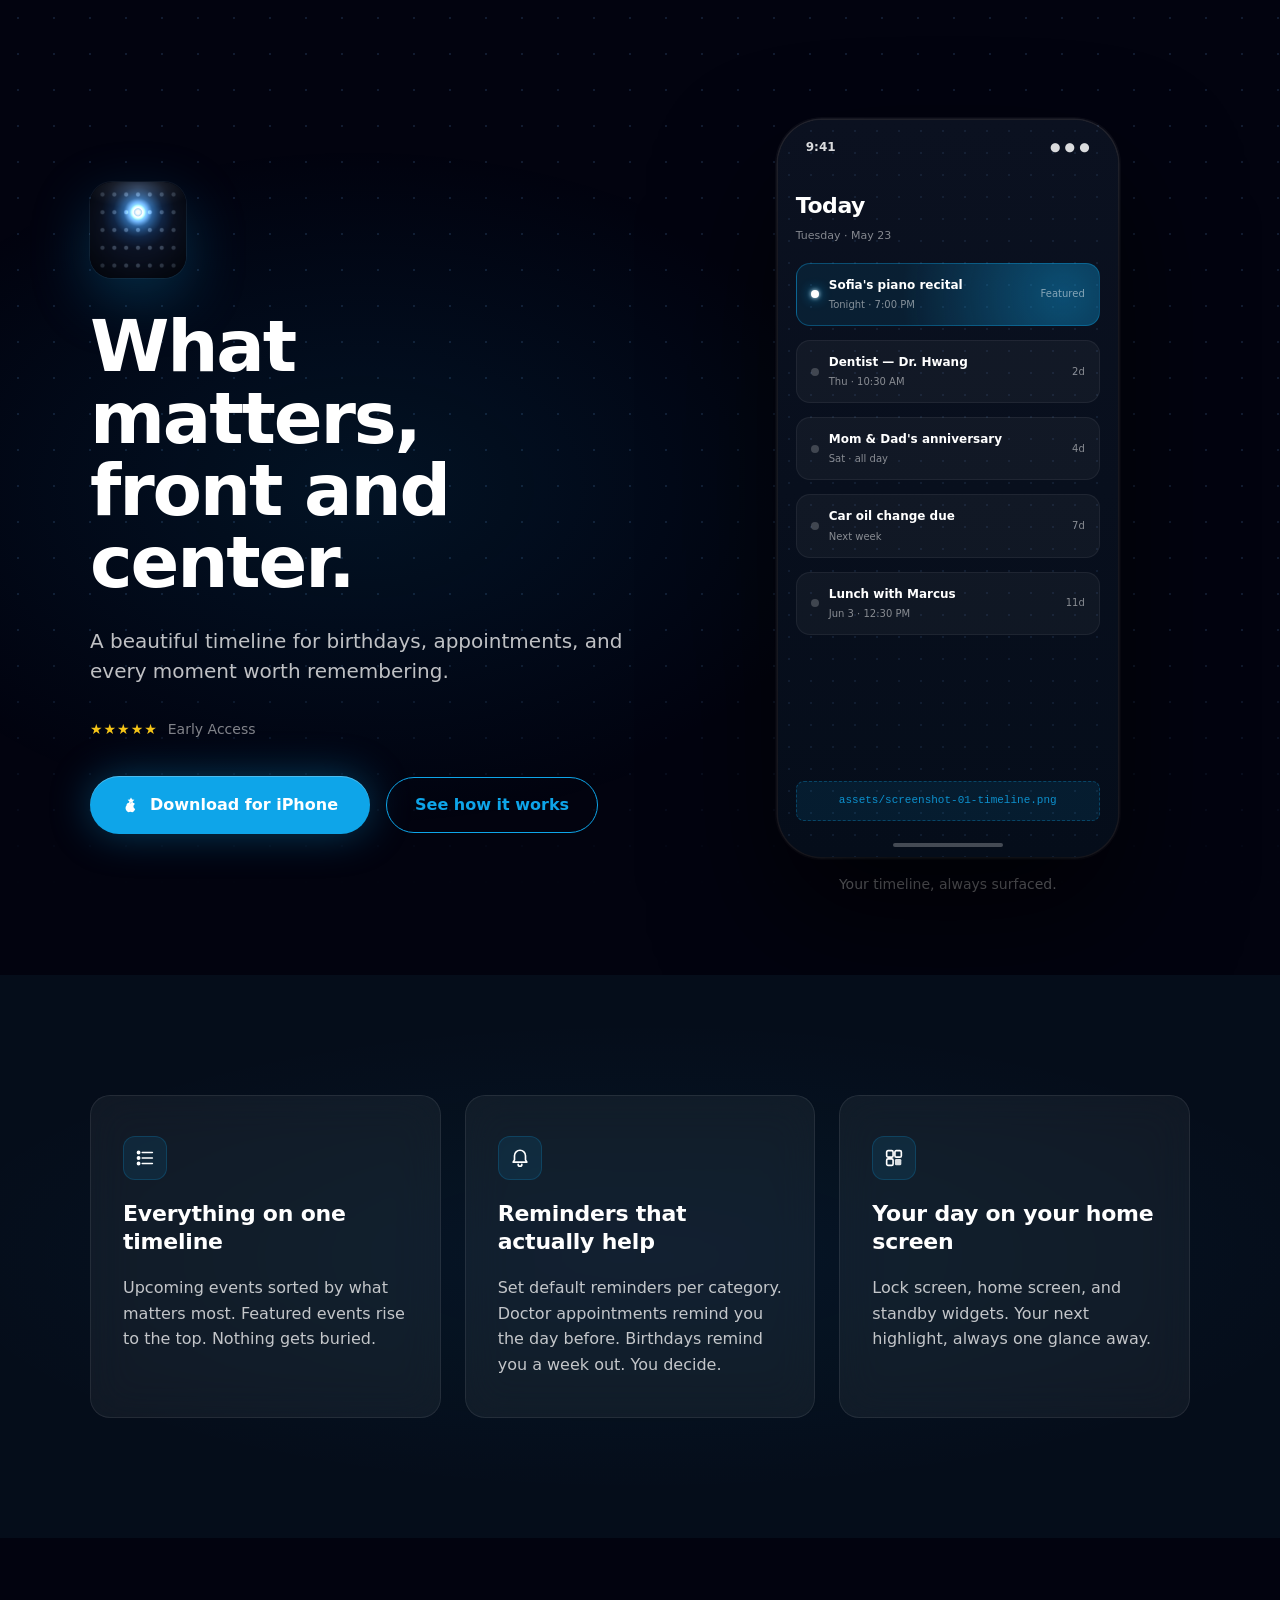
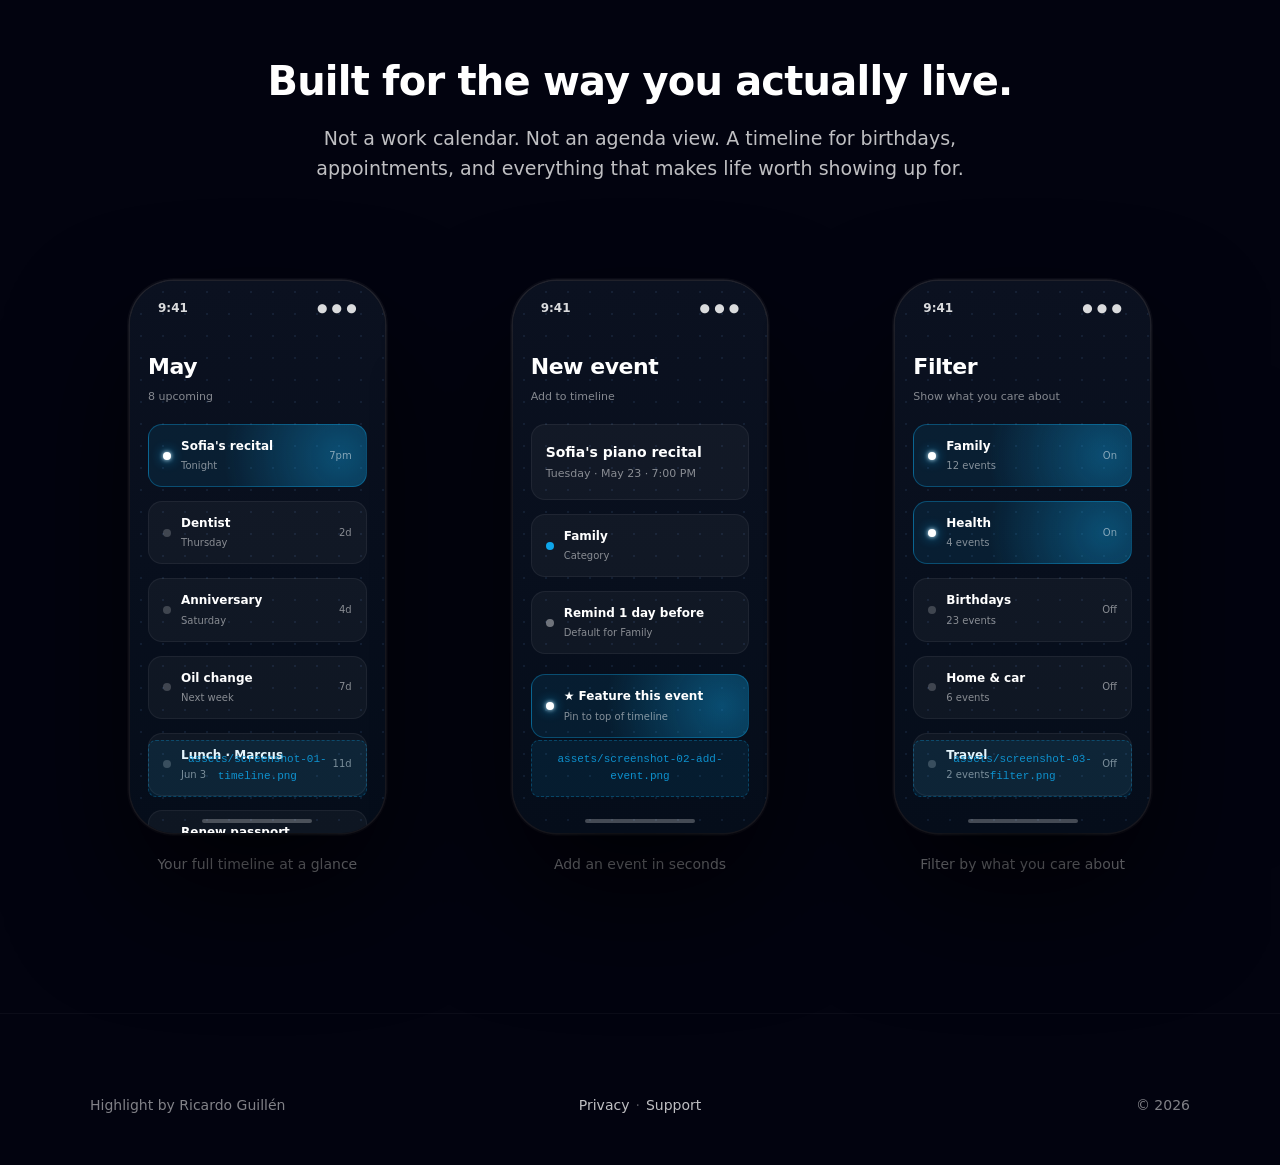
==== index.html @ 15cfd0a2 "feat: initial Highlight web presence — landing, privacy, support pages" ====
<!DOCTYPE html>
<html lang="en">
<head>
<meta charset="UTF-8">
<meta name="viewport" content="width=device-width, initial-scale=1.0">
<title>Highlight — What matters, front and center.</title>
<meta name="description" content="A beautiful timeline for birthdays, appointments, and every moment worth remembering. Highlight is the personal life event organizer for iPhone.">
<meta name="theme-color" content="#02030F">
<link rel="icon" type="image/png" href="assets/icon.png">
<link rel="stylesheet" href="styles.css">
</head>
<body class="page">

  <!-- ============ HERO ============ -->
  <header class="hero" data-screen-label="01 Hero">
    <div class="hero-inner">

      <div class="hero-text">
        <img class="hero-icon" src="assets/icon.png" alt="Highlight app icon">
        <h1>What matters,<br>front and center.</h1>
        <p class="hero-descriptor">A beautiful timeline for birthdays, appointments, and every moment worth remembering.</p>
        <p class="social-proof">
          <span class="stars" aria-hidden="true">★★★★★</span>
          <span>Early Access</span>
        </p>
        <div class="cta-row">
          <a class="btn-primary" href="#" aria-label="Download Highlight on the App Store">
            <svg width="18" height="18" viewBox="0 0 24 24" fill="currentColor" aria-hidden="true">
              <path d="M12 2 L13.5 4.5 L16.5 5 L14.2 7.2 L14.8 10.2 L12 8.8 L9.2 10.2 L9.8 7.2 L7.5 5 L10.5 4.5 Z M6 12.5c0-2.2 1.6-3.4 3.1-3.4 1 0 1.7.5 2.4.5.6 0 1.4-.6 2.5-.5 1 0 2.5.4 3.3 1.7-2.9 1.6-2.5 5.4.3 6.4-.4 1-1 2.2-1.8 3-.7.8-1.5 1.4-2.3 1.4s-1.4-.5-2.4-.5c-1 0-1.6.5-2.4.5-.9 0-1.7-.7-2.4-1.6C4.5 17.5 4 14.6 6 12.5z"/>
            </svg>
            Download for iPhone
          </a>
          <a class="btn-secondary" href="#features">See how it works</a>
        </div>
      </div>

      <div class="device-col">
        <div class="device-frame fade-in">
          <!-- Placeholder until assets/screenshot-01-timeline.png is dropped in -->
          <div class="shot-placeholder" aria-hidden="true">
            <div class="status-bar">
              <span>9:41</span>
              <span>● ● ●</span>
            </div>
            <div class="preview-content">
              <div class="preview-header">
                <span class="h-title">Today</span>
                <span class="h-sub">Tuesday · May 23</span>
              </div>
              <div class="preview-card featured">
                <span class="dot"></span>
                <div class="text">
                  <span class="t1">Sofia's piano recital</span>
                  <span class="t2">Tonight · 7:00 PM</span>
                </div>
                <span class="meta">Featured</span>
              </div>
              <div class="preview-card">
                <span class="dot"></span>
                <div class="text">
                  <span class="t1">Dentist — Dr. Hwang</span>
                  <span class="t2">Thu · 10:30 AM</span>
                </div>
                <span class="meta">2d</span>
              </div>
              <div class="preview-card">
                <span class="dot"></span>
                <div class="text">
                  <span class="t1">Mom &amp; Dad's anniversary</span>
                  <span class="t2">Sat · all day</span>
                </div>
                <span class="meta">4d</span>
              </div>
              <div class="preview-card">
                <span class="dot"></span>
                <div class="text">
                  <span class="t1">Car oil change due</span>
                  <span class="t2">Next week</span>
                </div>
                <span class="meta">7d</span>
              </div>
              <div class="preview-card">
                <span class="dot"></span>
                <div class="text">
                  <span class="t1">Lunch with Marcus</span>
                  <span class="t2">Jun 3 · 12:30 PM</span>
                </div>
                <span class="meta">11d</span>
              </div>
            </div>
            <span class="label">assets/screenshot-01-timeline.png</span>
          </div>
        </div>
        <p class="device-caption">Your timeline, always surfaced.</p>
      </div>

    </div>
  </header>

  <!-- ============ FEATURES ============ -->
  <section class="features" id="features" data-screen-label="02 Features">
    <div class="features-grid">

      <article class="feature-card">
        <div class="feature-icon" aria-hidden="true">
          <svg width="22" height="22" viewBox="0 0 24 24" fill="none" stroke="currentColor" stroke-width="1.8" stroke-linecap="round" stroke-linejoin="round">
            <circle cx="5" cy="6" r="1.2" fill="currentColor"></circle>
            <line x1="9" y1="6" x2="20" y2="6"></line>
            <circle cx="5" cy="12" r="1.2" fill="currentColor"></circle>
            <line x1="9" y1="12" x2="20" y2="12"></line>
            <circle cx="5" cy="18" r="1.2" fill="currentColor"></circle>
            <line x1="9" y1="18" x2="20" y2="18"></line>
          </svg>
        </div>
        <h3>Everything on one timeline</h3>
        <p>Upcoming events sorted by what matters most. Featured events rise to the top. Nothing gets buried.</p>
      </article>

      <article class="feature-card">
        <div class="feature-icon" aria-hidden="true">
          <svg width="22" height="22" viewBox="0 0 24 24" fill="none" stroke="currentColor" stroke-width="1.8" stroke-linecap="round" stroke-linejoin="round">
            <path d="M6 9.5a6 6 0 0 1 12 0V14l1.5 2.5H4.5L6 14V9.5z"></path>
            <path d="M10 19a2 2 0 0 0 4 0"></path>
          </svg>
        </div>
        <h3>Reminders that actually help</h3>
        <p>Set default reminders per category. Doctor appointments remind you the day before. Birthdays remind you a week out. You decide.</p>
      </article>

      <article class="feature-card">
        <div class="feature-icon" aria-hidden="true">
          <svg width="22" height="22" viewBox="0 0 24 24" fill="none" stroke="currentColor" stroke-width="1.8" stroke-linecap="round" stroke-linejoin="round">
            <rect x="4" y="4" width="7" height="7" rx="1.5"></rect>
            <rect x="13" y="4" width="7" height="7" rx="1.5"></rect>
            <rect x="4" y="13" width="7" height="7" rx="1.5"></rect>
            <rect x="13" y="13" width="7" height="7" rx="1.5" fill="currentColor" stroke="none" opacity="0.85"></rect>
          </svg>
        </div>
        <h3>Your day on your home screen</h3>
        <p>Lock screen, home screen, and standby widgets. Your next highlight, always one glance away.</p>
      </article>

    </div>
  </section>

  <!-- ============ SHOWCASE ============ -->
  <section class="showcase" data-screen-label="03 Showcase">
    <div class="showcase-head">
      <h2>Built for the way you actually live.</h2>
      <p>Not a work calendar. Not an agenda view. A timeline for birthdays, appointments, and everything that makes life worth showing up for.</p>
    </div>

    <div class="showcase-grid">

      <figure class="showcase-item">
        <div class="device-frame fade-in">
          <div class="shot-placeholder" aria-hidden="true">
            <div class="status-bar"><span>9:41</span><span>● ● ●</span></div>
            <div class="preview-content">
              <div class="preview-header"><span class="h-title">May</span><span class="h-sub">8 upcoming</span></div>
              <div class="preview-card featured"><span class="dot"></span><div class="text"><span class="t1">Sofia's recital</span><span class="t2">Tonight</span></div><span class="meta">7pm</span></div>
              <div class="preview-card"><span class="dot"></span><div class="text"><span class="t1">Dentist</span><span class="t2">Thursday</span></div><span class="meta">2d</span></div>
              <div class="preview-card"><span class="dot"></span><div class="text"><span class="t1">Anniversary</span><span class="t2">Saturday</span></div><span class="meta">4d</span></div>
              <div class="preview-card"><span class="dot"></span><div class="text"><span class="t1">Oil change</span><span class="t2">Next week</span></div><span class="meta">7d</span></div>
              <div class="preview-card"><span class="dot"></span><div class="text"><span class="t1">Lunch · Marcus</span><span class="t2">Jun 3</span></div><span class="meta">11d</span></div>
              <div class="preview-card"><span class="dot"></span><div class="text"><span class="t1">Renew passport</span><span class="t2">Jun 18</span></div><span class="meta">26d</span></div>
            </div>
            <span class="label">assets/screenshot-01-timeline.png</span>
          </div>
        </div>
        <figcaption class="device-caption">Your full timeline at a glance</figcaption>
      </figure>

      <figure class="showcase-item">
        <div class="device-frame fade-in">
          <div class="shot-placeholder" aria-hidden="true">
            <div class="status-bar"><span>9:41</span><span>● ● ●</span></div>
            <div class="preview-content">
              <div class="preview-header"><span class="h-title">New event</span><span class="h-sub">Add to timeline</span></div>
              <div class="preview-card" style="padding: 16px 14px;">
                <div class="text">
                  <span class="t1" style="font-size:14px;">Sofia's piano recital</span>
                  <span class="t2" style="font-size:11px;">Tuesday · May 23 · 7:00 PM</span>
                </div>
              </div>
              <div class="preview-card"><span class="dot" style="background: #0EA5E9;"></span><div class="text"><span class="t1">Family</span><span class="t2">Category</span></div></div>
              <div class="preview-card"><span class="dot" style="background: rgba(255,255,255,0.4);"></span><div class="text"><span class="t1">Remind 1 day before</span><span class="t2">Default for Family</span></div></div>
              <div class="preview-card featured" style="margin-top: 6px;"><span class="dot"></span><div class="text"><span class="t1">★ Feature this event</span><span class="t2">Pin to top of timeline</span></div></div>
            </div>
            <span class="label">assets/screenshot-02-add-event.png</span>
          </div>
        </div>
        <figcaption class="device-caption">Add an event in seconds</figcaption>
      </figure>

      <figure class="showcase-item">
        <div class="device-frame fade-in">
          <div class="shot-placeholder" aria-hidden="true">
            <div class="status-bar"><span>9:41</span><span>● ● ●</span></div>
            <div class="preview-content">
              <div class="preview-header"><span class="h-title">Filter</span><span class="h-sub">Show what you care about</span></div>
              <div class="preview-card featured"><span class="dot"></span><div class="text"><span class="t1">Family</span><span class="t2">12 events</span></div><span class="meta">On</span></div>
              <div class="preview-card featured"><span class="dot"></span><div class="text"><span class="t1">Health</span><span class="t2">4 events</span></div><span class="meta">On</span></div>
              <div class="preview-card"><span class="dot"></span><div class="text"><span class="t1">Birthdays</span><span class="t2">23 events</span></div><span class="meta">Off</span></div>
              <div class="preview-card"><span class="dot"></span><div class="text"><span class="t1">Home &amp; car</span><span class="t2">6 events</span></div><span class="meta">Off</span></div>
              <div class="preview-card"><span class="dot"></span><div class="text"><span class="t1">Travel</span><span class="t2">2 events</span></div><span class="meta">Off</span></div>
            </div>
            <span class="label">assets/screenshot-03-filter.png</span>
          </div>
        </div>
        <figcaption class="device-caption">Filter by what you care about</figcaption>
      </figure>

    </div>
  </section>

  <!-- ============ FOOTER ============ -->
  <footer class="footer" data-screen-label="04 Footer">
    <div class="footer-inner">
      <span class="left">Highlight by Ricardo Guillén</span>
      <span class="center">
        <a href="privacy.html">Privacy</a>
        <span class="sep">·</span>
        <a href="support.html">Support</a>
      </span>
      <span class="right">© 2026</span>
    </div>
  </footer>

  <script defer>
    // Fade-in on scroll for screenshots
    document.addEventListener('DOMContentLoaded', () => {
      if (!('IntersectionObserver' in window)) {
        document.querySelectorAll('.fade-in').forEach(el => el.classList.add('visible'));
        return;
      }
      const observer = new IntersectionObserver((entries) => {
        entries.forEach(entry => {
          if (entry.isIntersecting) {
            entry.target.classList.add('visible');
            observer.unobserve(entry.target);
          }
        });
      }, { threshold: 0.15 });
      document.querySelectorAll('.fade-in').forEach(el => observer.observe(el));
    });
  </script>

</body>
</html>
---- styles.css ----
/* Highlight — shared styles */

:root {
  --color-bg:           #02030F;
  --color-bg-alt:       #050D1A;
  --color-accent:       #007ACC;
  --color-glow:         #0EA5E9;
  --color-glow-bright:  #FFFFFF;
  --color-text:         #FFFFFF;
  --color-text-2:       rgba(255, 255, 255, 0.75);
  --color-text-3:       rgba(255, 255, 255, 0.50);
  --color-dot-grid:     rgba(92, 140, 200, 0.18);
  --color-glass-fill:   rgba(255, 255, 255, 0.05);
  --color-glass-border: rgba(255, 255, 255, 0.08);
  --color-star:         #F5C518;

  --max-w: 1100px;
  --pad-x: 32px;
  --pad-y: 120px;
}

* {
  box-sizing: border-box;
}

html, body {
  margin: 0;
  padding: 0;
  background: var(--color-bg);
  color: var(--color-text);
  font-family: -apple-system, "SF Pro Display", "SF Pro Text", system-ui, -apple-system, BlinkMacSystemFont, "Segoe UI", sans-serif;
  font-size: 18px;
  line-height: 1.6;
  -webkit-font-smoothing: antialiased;
  -moz-osx-font-smoothing: grayscale;
  text-rendering: optimizeLegibility;
}

body {
  overflow-x: hidden;
}

a {
  color: var(--color-glow);
  text-decoration: none;
  transition: color 160ms ease;
}

a:hover {
  color: #5ec3f7;
}

a:focus-visible,
button:focus-visible {
  outline: 2px solid var(--color-glow);
  outline-offset: 4px;
  border-radius: 4px;
}

img {
  max-width: 100%;
  display: block;
}

.container {
  max-width: var(--max-w);
  margin: 0 auto;
  padding: 0 var(--pad-x);
}

/* ============ Page background — dot grid ============ */
.page {
  position: relative;
  isolation: isolate;
}

.page::before {
  content: "";
  position: fixed;
  inset: 0;
  background-image: radial-gradient(circle, var(--color-dot-grid) 1px, transparent 1px);
  background-size: 36px 36px;
  background-position: 0 0;
  pointer-events: none;
  z-index: -2;
  mask-image: linear-gradient(to bottom, black 0%, black 70%, transparent 100%);
  -webkit-mask-image: linear-gradient(to bottom, black 0%, black 70%, transparent 100%);
}

/* ============ Hero ============ */
.hero {
  position: relative;
  min-height: 100vh;
  padding: 120px var(--pad-x) 80px;
  display: flex;
  align-items: center;
  overflow: hidden;
}

.hero::before {
  content: "";
  position: absolute;
  inset: 0;
  background: radial-gradient(ellipse 60% 50% at 28% 50%, rgba(14, 165, 233, 0.10) 0%, transparent 70%);
  pointer-events: none;
  z-index: -1;
}

.hero-inner {
  max-width: var(--max-w);
  margin: 0 auto;
  width: 100%;
  display: grid;
  grid-template-columns: 1.05fr 0.95fr;
  gap: 80px;
  align-items: center;
}

.hero-icon {
  width: 96px;
  height: 96px;
  border-radius: 22px;
  margin-bottom: 32px;
  box-shadow:
    0 20px 60px rgba(14, 165, 233, 0.25),
    0 0 0 1px rgba(255, 255, 255, 0.06);
}

.hero h1 {
  font-size: 72px;
  font-weight: 700;
  line-height: 1.0;
  letter-spacing: -0.03em;
  margin: 0 0 28px;
  color: var(--color-text);
}

.hero-descriptor {
  font-size: 20px;
  line-height: 1.5;
  color: var(--color-text-2);
  max-width: 32em;
  margin: 0 0 32px;
}

.social-proof {
  font-size: 14px;
  color: var(--color-text-3);
  margin: 0 0 36px;
  display: flex;
  align-items: center;
  gap: 10px;
}

.social-proof .stars {
  color: var(--color-star);
  letter-spacing: 1px;
}

.cta-row {
  display: flex;
  gap: 16px;
  flex-wrap: wrap;
  align-items: center;
}

.btn-primary {
  display: inline-flex;
  align-items: center;
  gap: 10px;
  background: var(--color-glow);
  color: white;
  border: none;
  font: inherit;
  font-weight: 600;
  font-size: 16px;
  padding: 16px 32px;
  border-radius: 50px;
  cursor: pointer;
  box-shadow:
    0 0 40px rgba(14, 165, 233, 0.35),
    inset 0 1px 0 rgba(255, 255, 255, 0.25);
  transition: transform 200ms cubic-bezier(0.34, 1.56, 0.64, 1), box-shadow 200ms ease;
}

.btn-primary:hover {
  transform: translateY(-2px);
  color: white;
  box-shadow:
    0 0 60px rgba(14, 165, 233, 0.55),
    inset 0 1px 0 rgba(255, 255, 255, 0.25);
}

.btn-secondary {
  display: inline-flex;
  align-items: center;
  gap: 10px;
  background: transparent;
  color: var(--color-glow);
  border: 1px solid var(--color-glow);
  font: inherit;
  font-weight: 600;
  font-size: 16px;
  padding: 14px 28px;
  border-radius: 50px;
  cursor: pointer;
  transition: background 160ms ease, color 160ms ease;
}

.btn-secondary:hover {
  background: rgba(14, 165, 233, 0.10);
  color: #5ec3f7;
}

/* ============ Device frame ============ */
.device-col {
  display: flex;
  flex-direction: column;
  align-items: center;
  gap: 16px;
}

.device-frame {
  position: relative;
  width: 100%;
  max-width: 340px;
  aspect-ratio: 9 / 19.5;
  border-radius: 44px;
  background: var(--color-bg-alt);
  box-shadow:
    0 60px 120px rgba(0, 0, 0, 0.7),
    0 0 0 1.5px rgba(255, 255, 255, 0.10),
    0 0 0 3px rgba(255, 255, 255, 0.04);
  overflow: hidden;
}

.device-frame img {
  width: 100%;
  height: 100%;
  object-fit: cover;
}

/* Home indicator */
.device-frame::after {
  content: "";
  position: absolute;
  bottom: 10px;
  left: 50%;
  transform: translateX(-50%);
  width: 110px;
  height: 4px;
  border-radius: 2px;
  background: rgba(255, 255, 255, 0.25);
  z-index: 5;
}

.device-caption {
  font-size: 14px;
  color: var(--color-text-3);
  text-align: center;
  margin: 0;
}

/* Screenshot placeholder */
.shot-placeholder {
  width: 100%;
  height: 100%;
  background:
    linear-gradient(180deg, #0B1120 0%, #050D1A 100%);
  display: flex;
  flex-direction: column;
  align-items: stretch;
  justify-content: flex-start;
  padding: 56px 18px 32px;
  position: relative;
  overflow: hidden;
}

.shot-placeholder::before {
  content: "";
  position: absolute;
  inset: 0;
  background-image: radial-gradient(circle, rgba(92, 140, 200, 0.12) 1px, transparent 1px);
  background-size: 22px 22px;
}

.shot-placeholder .status-bar {
  position: absolute;
  top: 18px;
  left: 28px;
  right: 28px;
  display: flex;
  justify-content: space-between;
  font-size: 12px;
  font-weight: 600;
  color: rgba(255, 255, 255, 0.85);
  z-index: 2;
}

.shot-placeholder .label {
  position: absolute;
  bottom: 36px;
  left: 18px;
  right: 18px;
  text-align: center;
  font-family: ui-monospace, "SF Mono", Menlo, monospace;
  font-size: 11px;
  color: rgba(14, 165, 233, 0.85);
  background: rgba(14, 165, 233, 0.10);
  border: 1px dashed rgba(14, 165, 233, 0.30);
  padding: 10px 12px;
  border-radius: 8px;
  z-index: 2;
}

.shot-placeholder .preview-content {
  position: relative;
  z-index: 1;
  display: flex;
  flex-direction: column;
  gap: 14px;
  margin-top: 12px;
}

.preview-header {
  display: flex;
  flex-direction: column;
  gap: 4px;
  margin-bottom: 4px;
}

.preview-header .h-title {
  font-size: 22px;
  font-weight: 700;
  letter-spacing: -0.02em;
}

.preview-header .h-sub {
  font-size: 11px;
  color: var(--color-text-3);
}

.preview-card {
  position: relative;
  background: rgba(255, 255, 255, 0.04);
  border: 1px solid rgba(255, 255, 255, 0.06);
  border-radius: 14px;
  padding: 12px 14px;
  display: flex;
  align-items: center;
  gap: 10px;
}

.preview-card.featured {
  background:
    radial-gradient(circle at 88% 50%, rgba(14, 165, 233, 0.35) 0%, transparent 60%),
    rgba(14, 165, 233, 0.10);
  border-color: rgba(14, 165, 233, 0.35);
}

.preview-card .dot {
  width: 8px;
  height: 8px;
  border-radius: 50%;
  background: rgba(255, 255, 255, 0.20);
  flex-shrink: 0;
}

.preview-card.featured .dot {
  background: #fff;
  box-shadow: 0 0 12px #0EA5E9, 0 0 4px #fff;
}

.preview-card .text {
  flex: 1;
  display: flex;
  flex-direction: column;
  gap: 2px;
  min-width: 0;
}

.preview-card .text .t1 {
  font-size: 12px;
  font-weight: 600;
  color: var(--color-text);
  white-space: nowrap;
  overflow: hidden;
  text-overflow: ellipsis;
}

.preview-card .text .t2 {
  font-size: 10px;
  color: var(--color-text-3);
}

.preview-card .meta {
  font-size: 10px;
  color: var(--color-text-3);
  flex-shrink: 0;
}

/* ============ Features section ============ */
.features {
  position: relative;
  padding: var(--pad-y) var(--pad-x);
  background:
    radial-gradient(ellipse 80% 60% at 50% 50%, rgba(14, 165, 233, 0.06) 0%, transparent 70%),
    var(--color-bg-alt);
}

.features-grid {
  max-width: var(--max-w);
  margin: 0 auto;
  display: grid;
  grid-template-columns: repeat(3, 1fr);
  gap: 24px;
}

.feature-card {
  background: var(--color-glass-fill);
  border: 1px solid var(--color-glass-border);
  backdrop-filter: blur(20px);
  -webkit-backdrop-filter: blur(20px);
  border-radius: 20px;
  padding: 40px 32px;
  display: flex;
  flex-direction: column;
  gap: 20px;
}

.feature-icon {
  width: 44px;
  height: 44px;
  display: flex;
  align-items: center;
  justify-content: center;
  border-radius: 12px;
  background: rgba(14, 165, 233, 0.10);
  border: 1px solid rgba(14, 165, 233, 0.20);
  color: var(--color-text);
}

.feature-card h3 {
  font-size: 22px;
  font-weight: 600;
  line-height: 1.25;
  letter-spacing: -0.01em;
  margin: 0;
}

.feature-card p {
  font-size: 16px;
  line-height: 1.6;
  color: var(--color-text-2);
  margin: 0;
}

/* ============ Showcase ============ */
.showcase {
  padding: var(--pad-y) var(--pad-x);
}

.showcase-head {
  max-width: var(--max-w);
  margin: 0 auto 80px;
  text-align: center;
}

.showcase-head h2,
.section-title {
  font-size: 40px;
  font-weight: 600;
  line-height: 1.15;
  letter-spacing: -0.02em;
  margin: 0 0 20px;
  color: var(--color-text);
}

.showcase-head p,
.section-sub {
  font-size: 19px;
  color: var(--color-text-2);
  max-width: 36em;
  margin: 0 auto;
  line-height: 1.55;
}

.showcase-grid {
  max-width: var(--max-w);
  margin: 0 auto;
  display: grid;
  grid-template-columns: repeat(3, 1fr);
  gap: 48px;
  align-items: start;
}

.showcase-item {
  display: flex;
  flex-direction: column;
  align-items: center;
  gap: 20px;
}

.showcase-item .device-frame {
  max-width: 260px;
}

/* ============ Footer ============ */
.footer {
  padding: 80px var(--pad-x) 48px;
  border-top: 1px solid rgba(255, 255, 255, 0.04);
}

.footer-inner {
  max-width: var(--max-w);
  margin: 0 auto;
  display: grid;
  grid-template-columns: 1fr auto 1fr;
  align-items: center;
  gap: 16px;
  font-size: 14px;
  color: var(--color-text-3);
}

.footer-inner .left { justify-self: start; }
.footer-inner .center { justify-self: center; display: flex; gap: 6px; align-items: center; }
.footer-inner .right { justify-self: end; }

.footer-inner .center a {
  color: var(--color-text-2);
}

.footer-inner .center .sep {
  color: var(--color-text-3);
  opacity: 0.6;
}

/* ============ Document pages (privacy/support) ============ */
.doc {
  padding: 140px var(--pad-x) 100px;
  max-width: 680px;
  margin: 0 auto;
}

.doc .eyebrow {
  font-family: ui-monospace, "SF Mono", Menlo, monospace;
  font-size: 12px;
  text-transform: uppercase;
  letter-spacing: 0.12em;
  color: var(--color-text-3);
  margin: 0 0 16px;
}

.doc h1 {
  font-size: 48px;
  font-weight: 700;
  line-height: 1.05;
  letter-spacing: -0.03em;
  margin: 0 0 12px;
}

.doc .updated {
  font-size: 14px;
  color: var(--color-text-3);
  margin: 0 0 48px;
}

.doc p {
  font-size: 18px;
  line-height: 1.7;
  color: var(--color-text-2);
  margin: 0 0 24px;
}

.doc hr {
  border: none;
  height: 1px;
  background: rgba(255, 255, 255, 0.06);
  margin: 56px 0;
}

.doc .doc-cta {
  margin: 32px 0;
}

/* ============ Animations ============ */
.fade-in {
  opacity: 0;
  transform: translateY(24px);
  transition: opacity 0.7s ease, transform 0.7s ease;
}

.fade-in.visible {
  opacity: 1;
  transform: translateY(0);
}

@media (prefers-reduced-motion: reduce) {
  .fade-in, .fade-in.visible {
    transition: none;
    opacity: 1;
    transform: none;
  }
  .btn-primary { transition: none; }
}

/* ============ Responsive ============ */
@media (max-width: 1100px) {
  .hero h1 { font-size: 60px; }
  .features-grid { grid-template-columns: repeat(2, 1fr); }
  .feature-card:last-child { grid-column: 1 / -1; max-width: 540px; margin: 0 auto; }
  .showcase-grid { grid-template-columns: 1fr; gap: 56px; }
  .showcase-item .device-frame { max-width: 320px; }
}

@media (max-width: 768px) {
  :root { --pad-x: 24px; --pad-y: 80px; }
  .hero {
    padding: 96px var(--pad-x) 64px;
    min-height: auto;
  }
  .hero-inner {
    grid-template-columns: 1fr;
    gap: 56px;
  }
  .device-col { order: 2; }
  .hero h1 { font-size: 44px; }
  .hero-descriptor { font-size: 18px; }
  .cta-row { width: 100%; }
  .btn-primary, .btn-secondary { width: 100%; justify-content: center; }
  .features-grid { grid-template-columns: 1fr; }
  .feature-card:last-child { max-width: none; }
  .section-title, .showcase-head h2 { font-size: 32px; }
  .footer-inner {
    grid-template-columns: 1fr;
    text-align: center;
    gap: 12px;
  }
  .footer-inner .left,
  .footer-inner .center,
  .footer-inner .right { justify-self: center; }
  .doc h1 { font-size: 36px; }
  .doc { padding: 100px var(--pad-x) 80px; }
}

/* ============ High contrast ============ */
@media (prefers-contrast: more) {
  .feature-card {
    backdrop-filter: none;
    -webkit-backdrop-filter: none;
    background: rgba(255, 255, 255, 0.10);
    border-color: rgba(255, 255, 255, 0.25);
  }
  :root {
    --color-text-2: rgba(255, 255, 255, 1);
    --color-text-3: rgba(255, 255, 255, 0.85);
  }
}
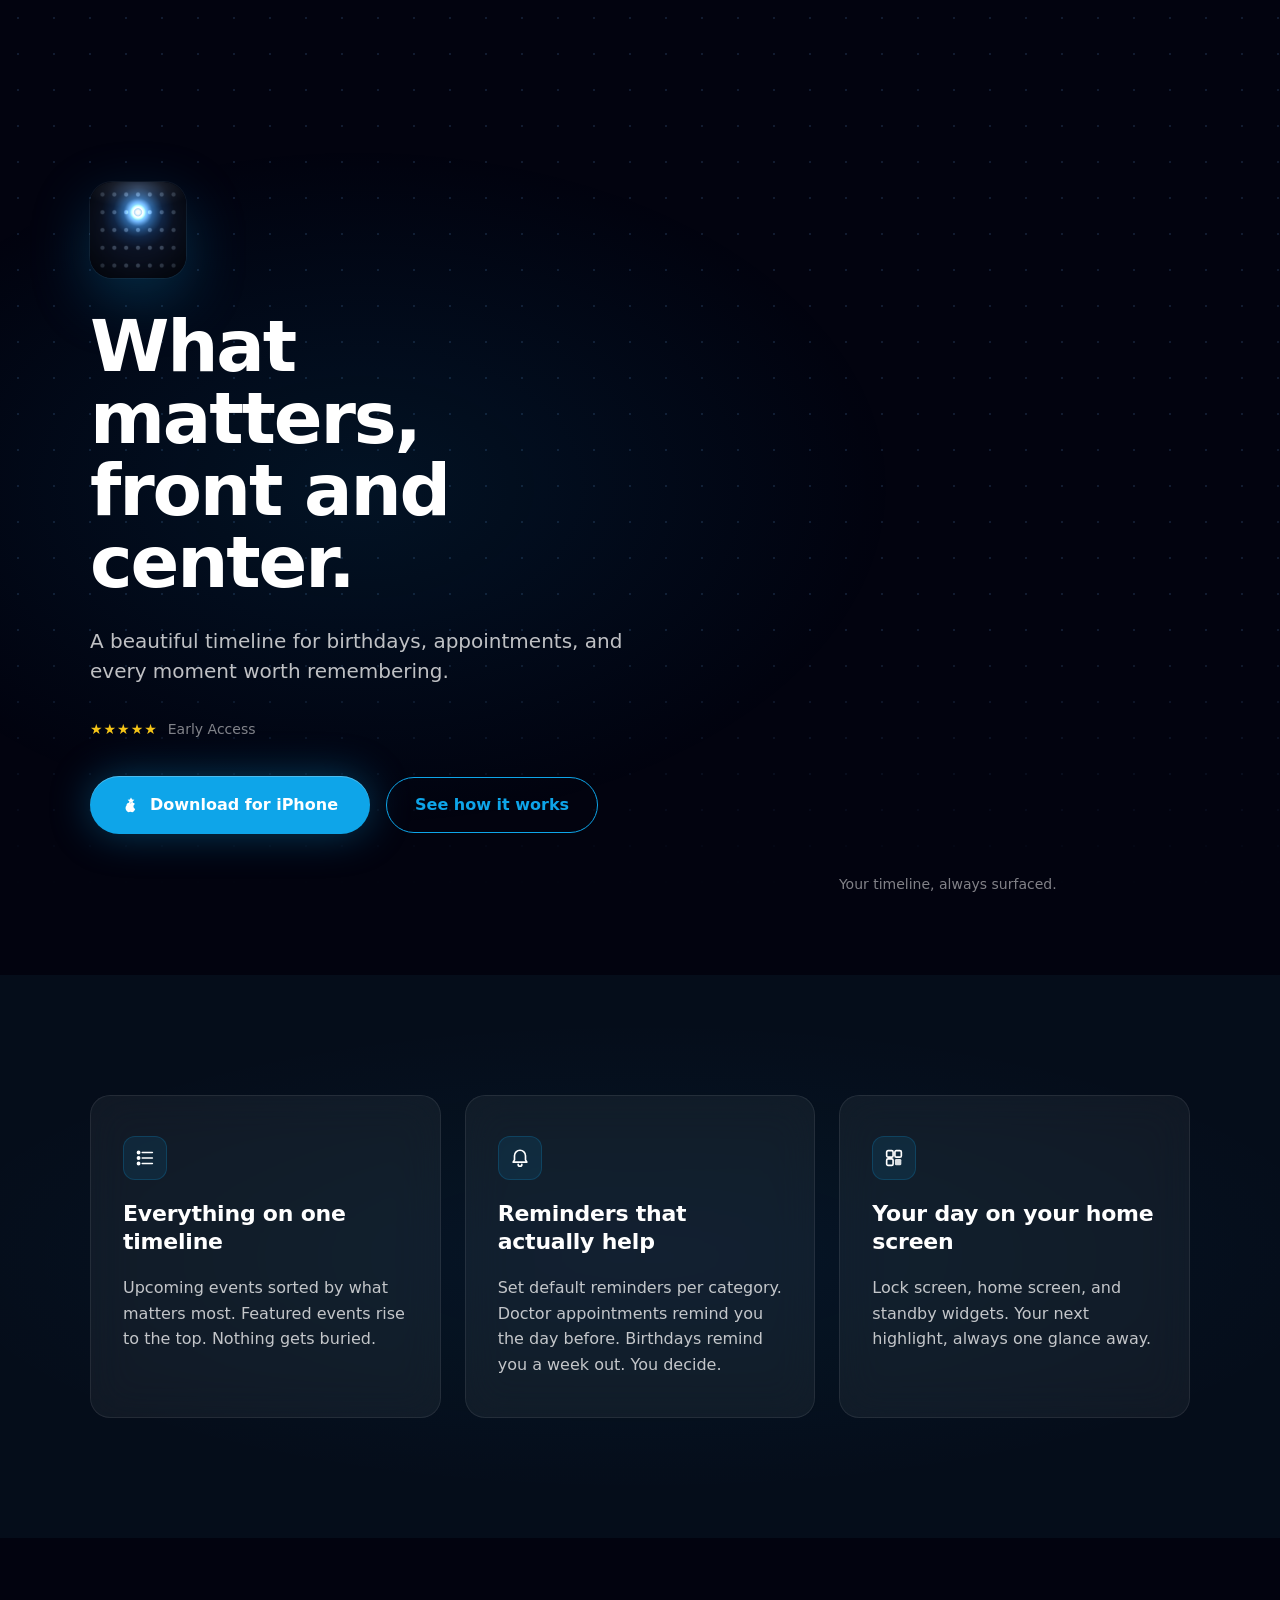
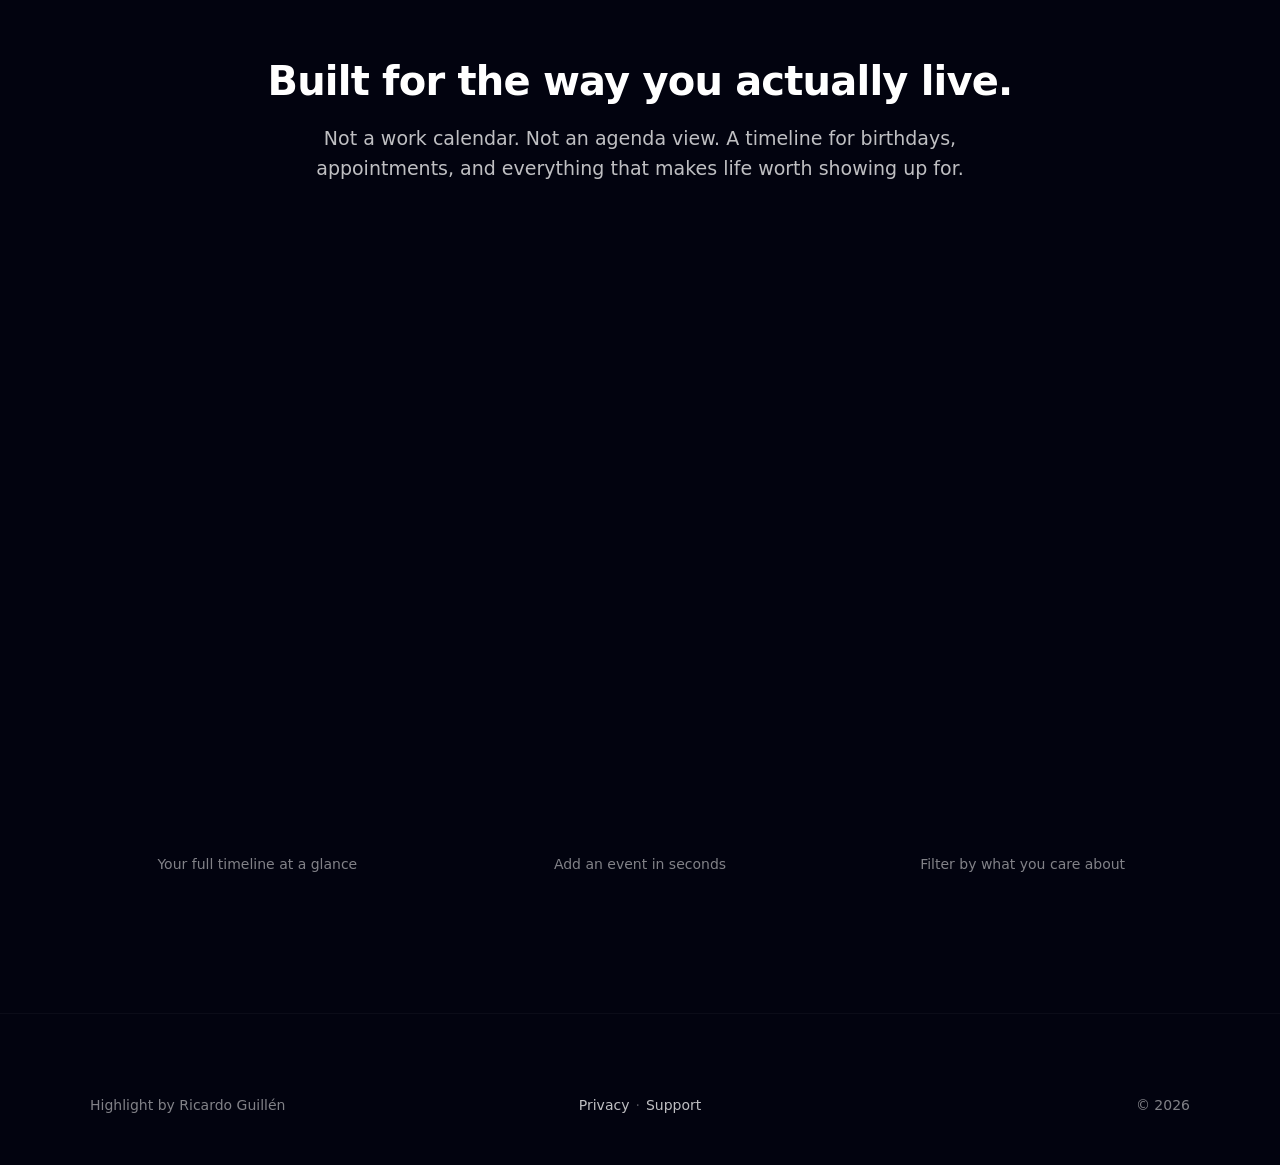
==== commit 536f4304: "security: extract inline JS, add CSP + referrer policy meta tags" ====
--- a/index.html
+++ b/index.html
@@ -6,6 +6,8 @@
 <title>Highlight — What matters, front and center.</title>
 <meta name="description" content="A beautiful timeline for birthdays, appointments, and every moment worth remembering. Highlight is the personal life event organizer for iPhone.">
 <meta name="theme-color" content="#02030F">
+<meta http-equiv="Content-Security-Policy" content="default-src 'self'; style-src 'self'; img-src 'self'; script-src 'self'; form-action 'none';">
+<meta name="referrer" content="strict-origin-when-cross-origin">
 <link rel="icon" type="image/png" href="assets/icon.png">
 <link rel="stylesheet" href="styles.css">
 </head>
@@ -227,24 +229,7 @@
     </div>
   </footer>
 
-  <script defer>
-    // Fade-in on scroll for screenshots
-    document.addEventListener('DOMContentLoaded', () => {
-      if (!('IntersectionObserver' in window)) {
-        document.querySelectorAll('.fade-in').forEach(el => el.classList.add('visible'));
-        return;
-      }
-      const observer = new IntersectionObserver((entries) => {
-        entries.forEach(entry => {
-          if (entry.isIntersecting) {
-            entry.target.classList.add('visible');
-            observer.unobserve(entry.target);
-          }
-        });
-      }, { threshold: 0.15 });
-      document.querySelectorAll('.fade-in').forEach(el => observer.observe(el));
-    });
-  </script>
+  <script defer src="script.js"></script>
 
 </body>
 </html>
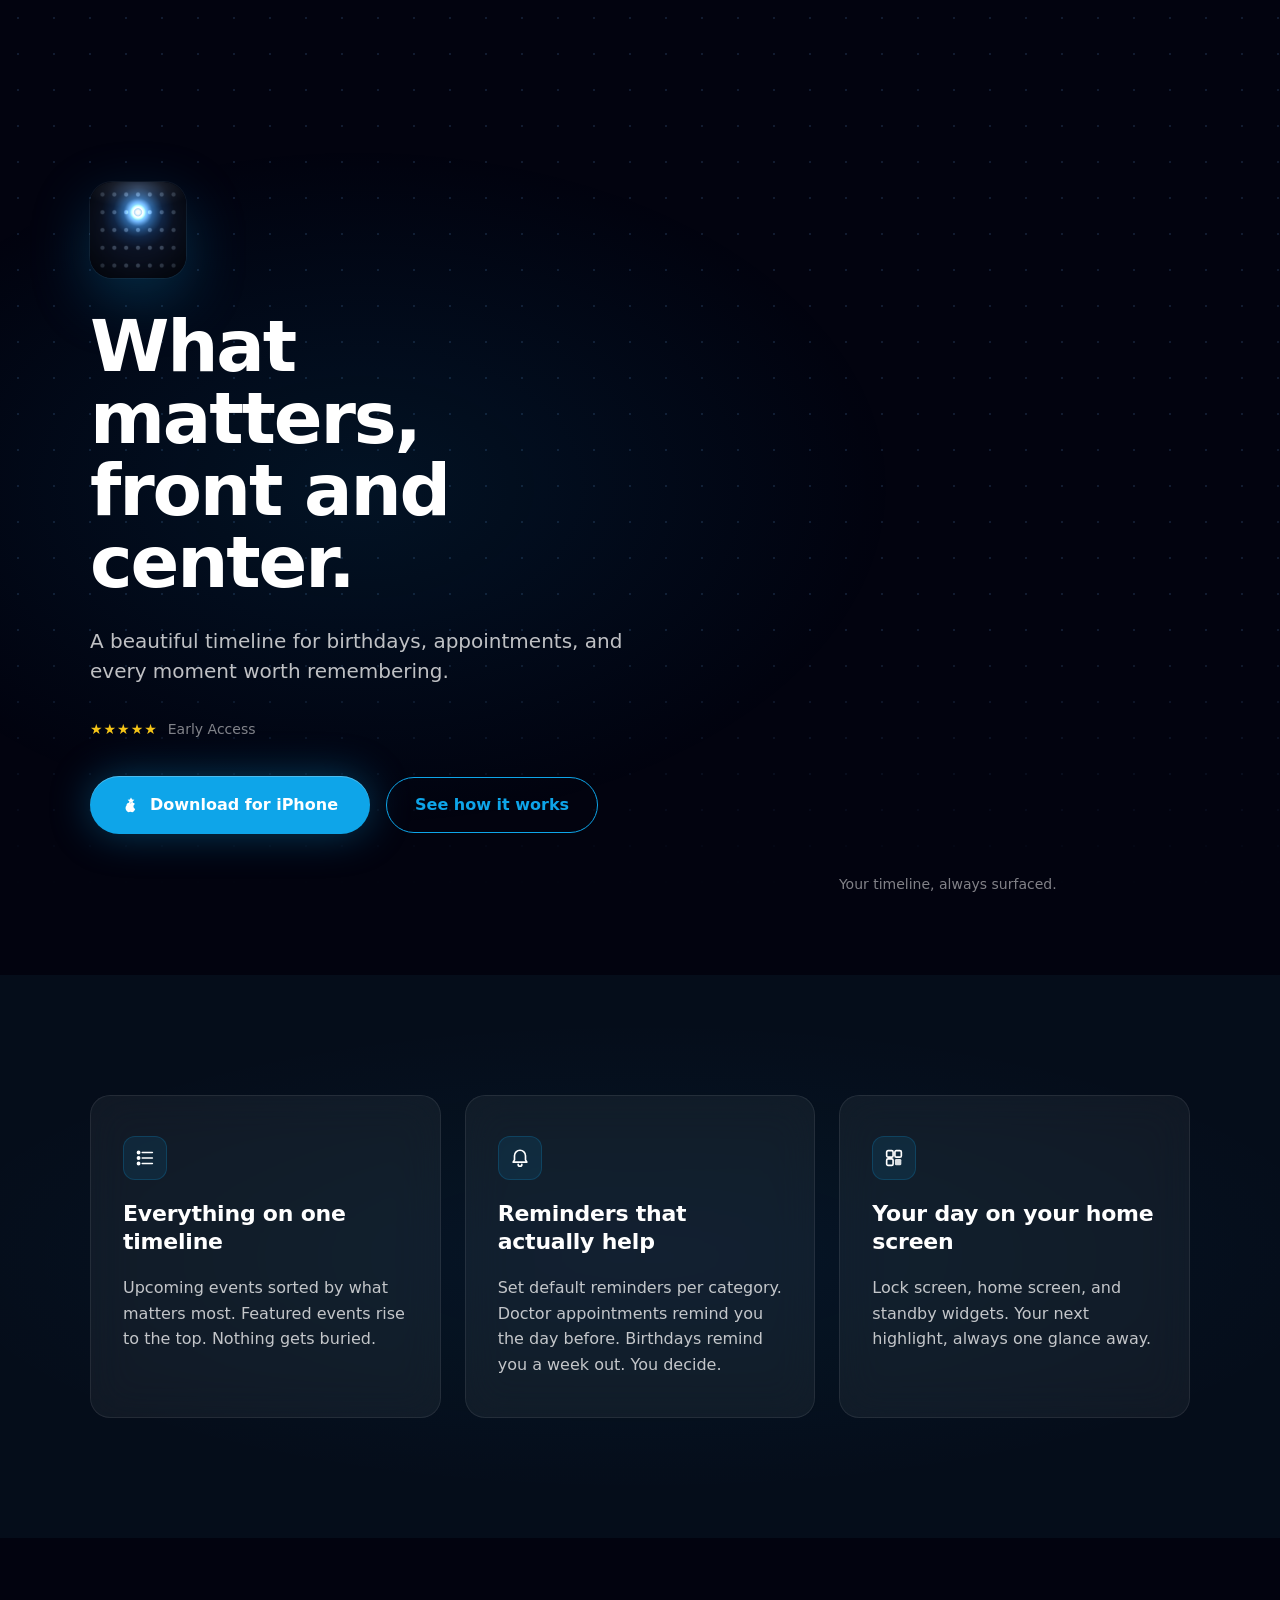
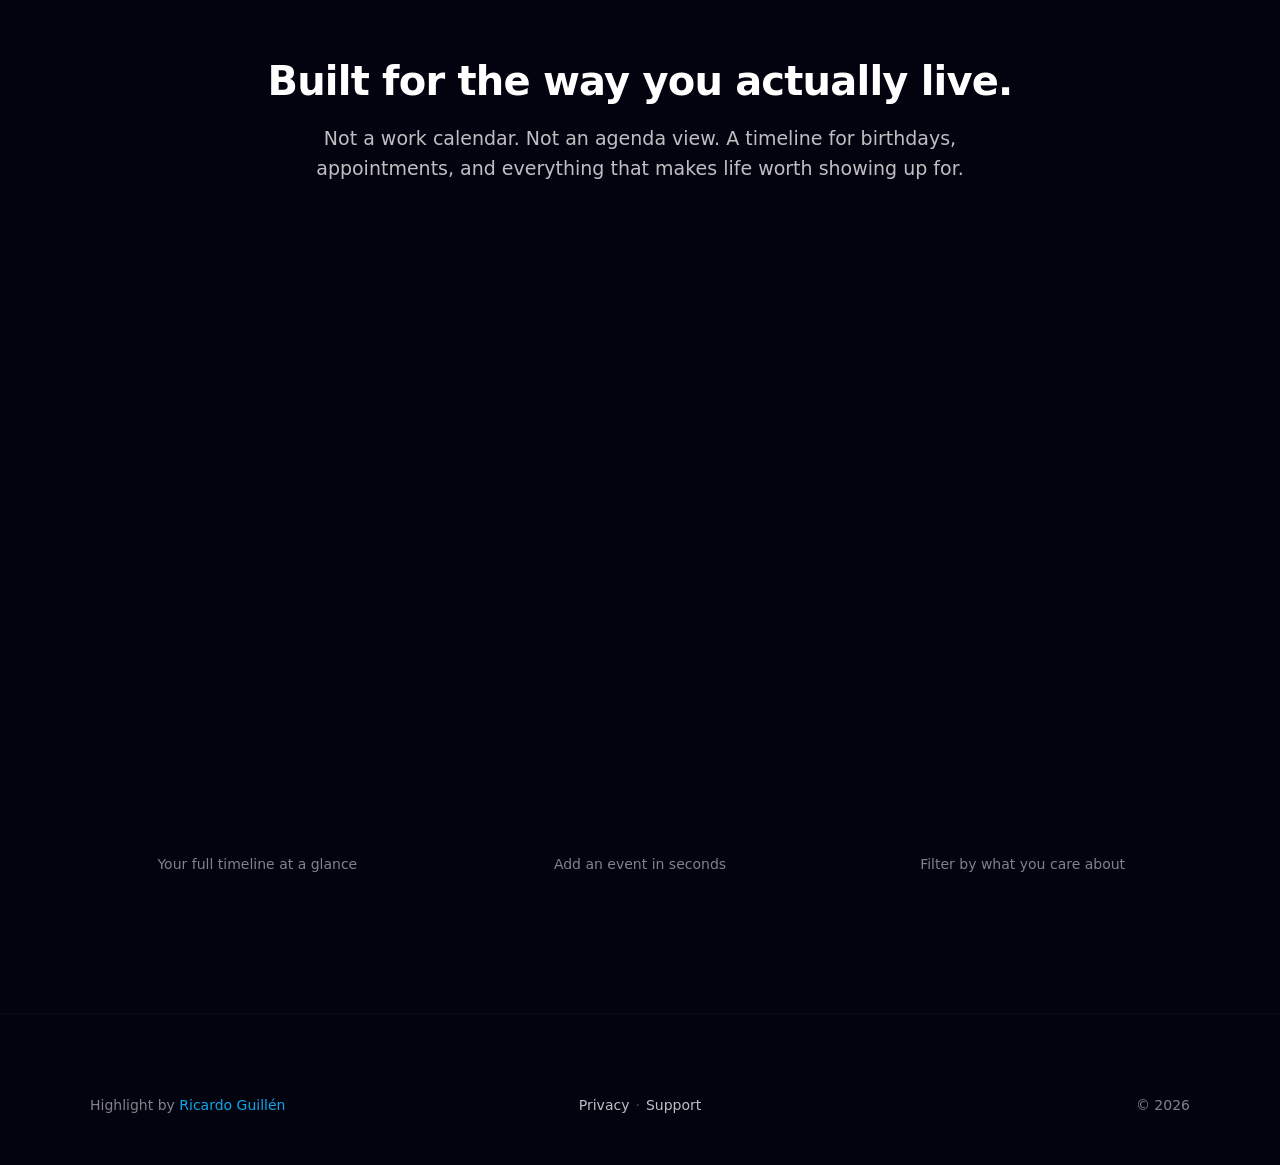
==== commit 7a808a3c: "chore: link author credit to ricardoguillen.dev" ====
--- a/index.html
+++ b/index.html
@@ -219,7 +219,7 @@
   <!-- ============ FOOTER ============ -->
   <footer class="footer" data-screen-label="04 Footer">
     <div class="footer-inner">
-      <span class="left">Highlight by Ricardo Guillén</span>
+      <span class="left">Highlight by <a href="https://ricardoguillen.dev" rel="noopener noreferrer">Ricardo Guillén</a></span>
       <span class="center">
         <a href="privacy.html">Privacy</a>
         <span class="sep">·</span>
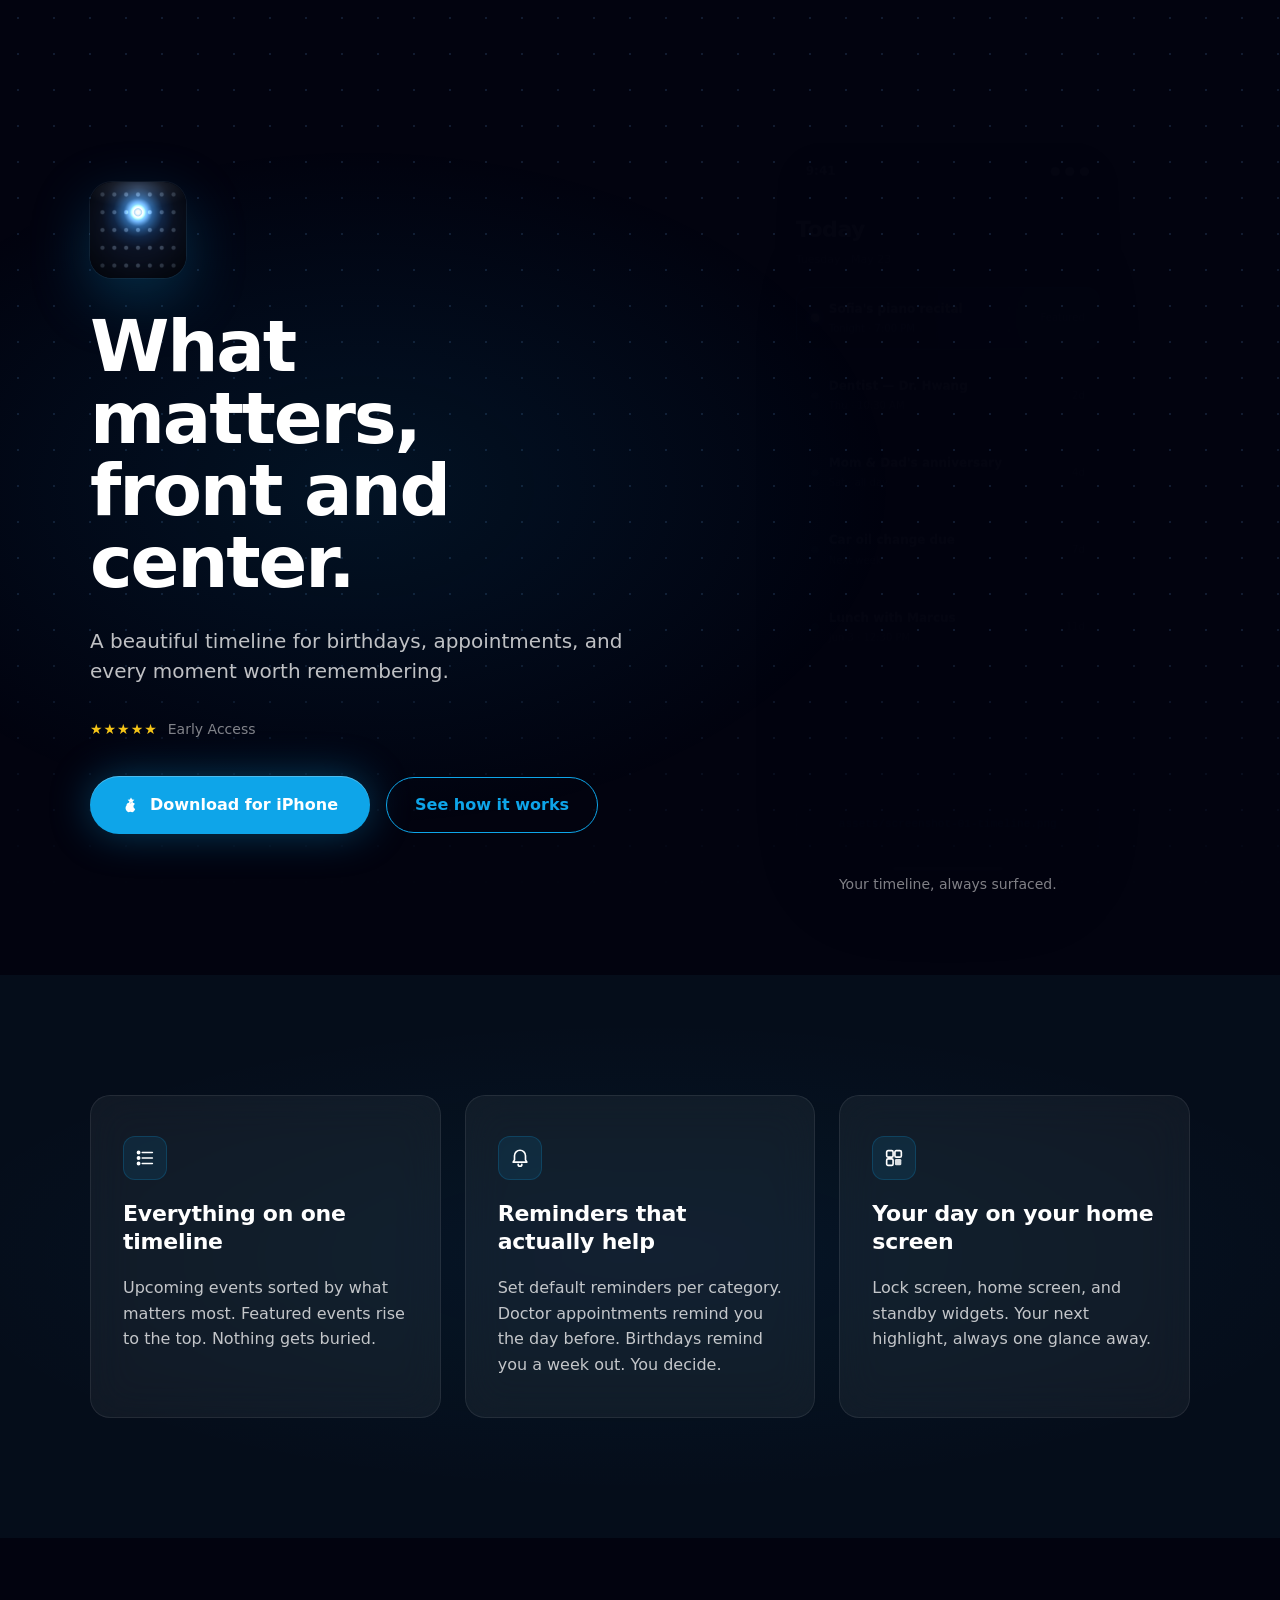
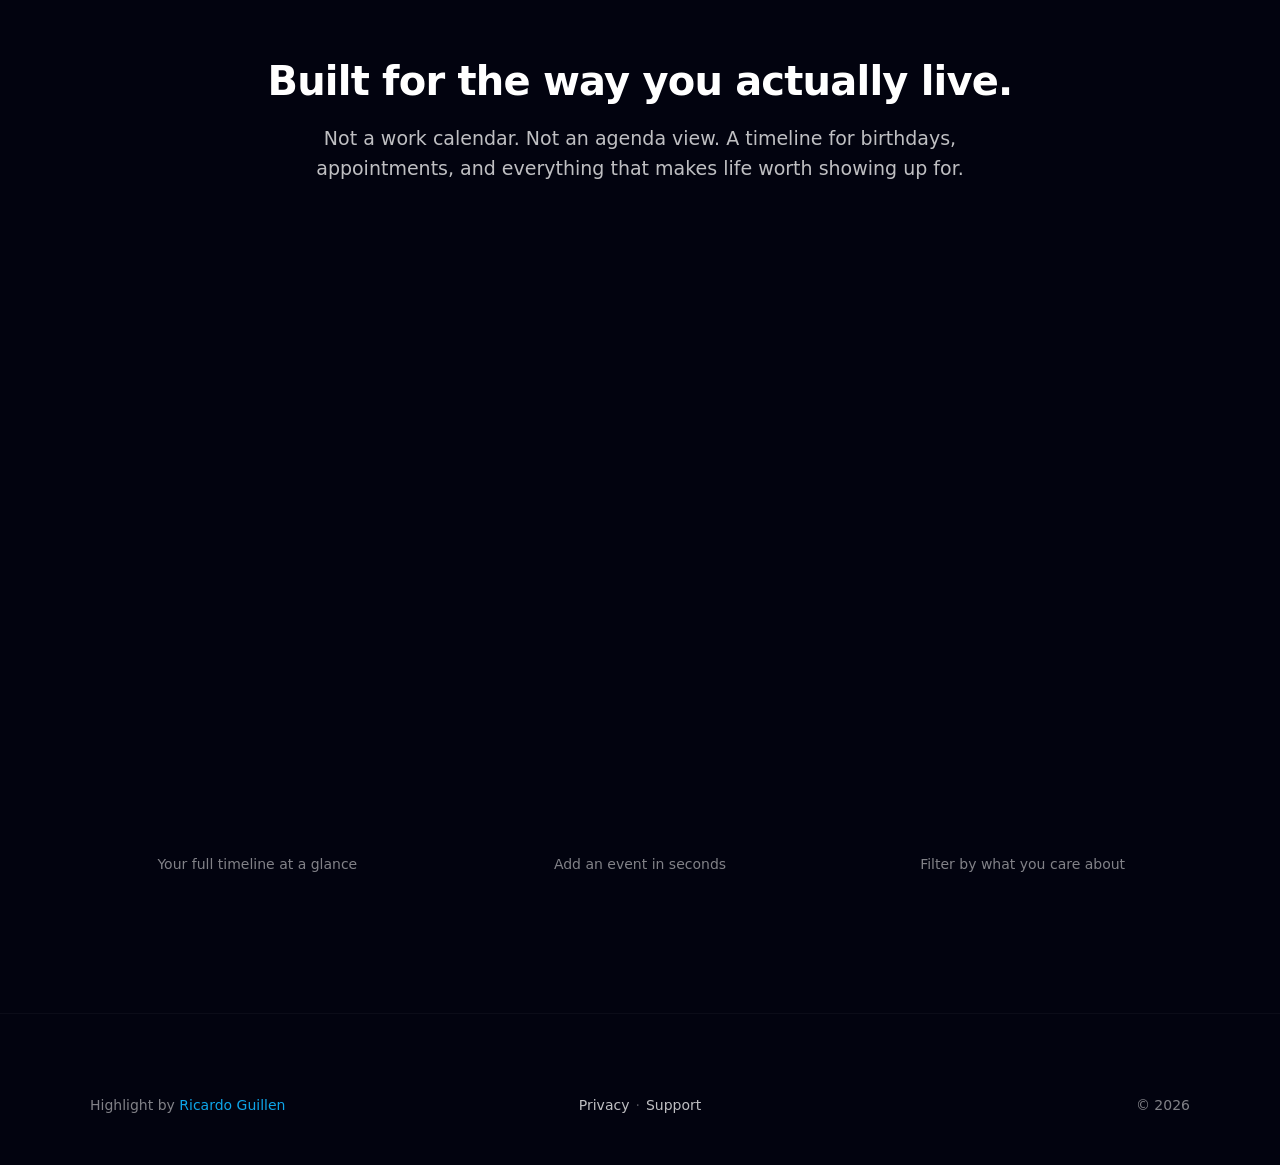
==== commit 72e55a4d: "fix: remove accent from author name Guillen" ====
--- a/index.html
+++ b/index.html
@@ -219,7 +219,7 @@
   <!-- ============ FOOTER ============ -->
   <footer class="footer" data-screen-label="04 Footer">
     <div class="footer-inner">
-      <span class="left">Highlight by <a href="https://ricardoguillen.dev" rel="noopener noreferrer">Ricardo Guillén</a></span>
+      <span class="left">Highlight by <a href="https://ricardoguillen.dev" rel="noopener noreferrer">Ricardo Guillen</a></span>
       <span class="center">
         <a href="privacy.html">Privacy</a>
         <span class="sep">·</span>
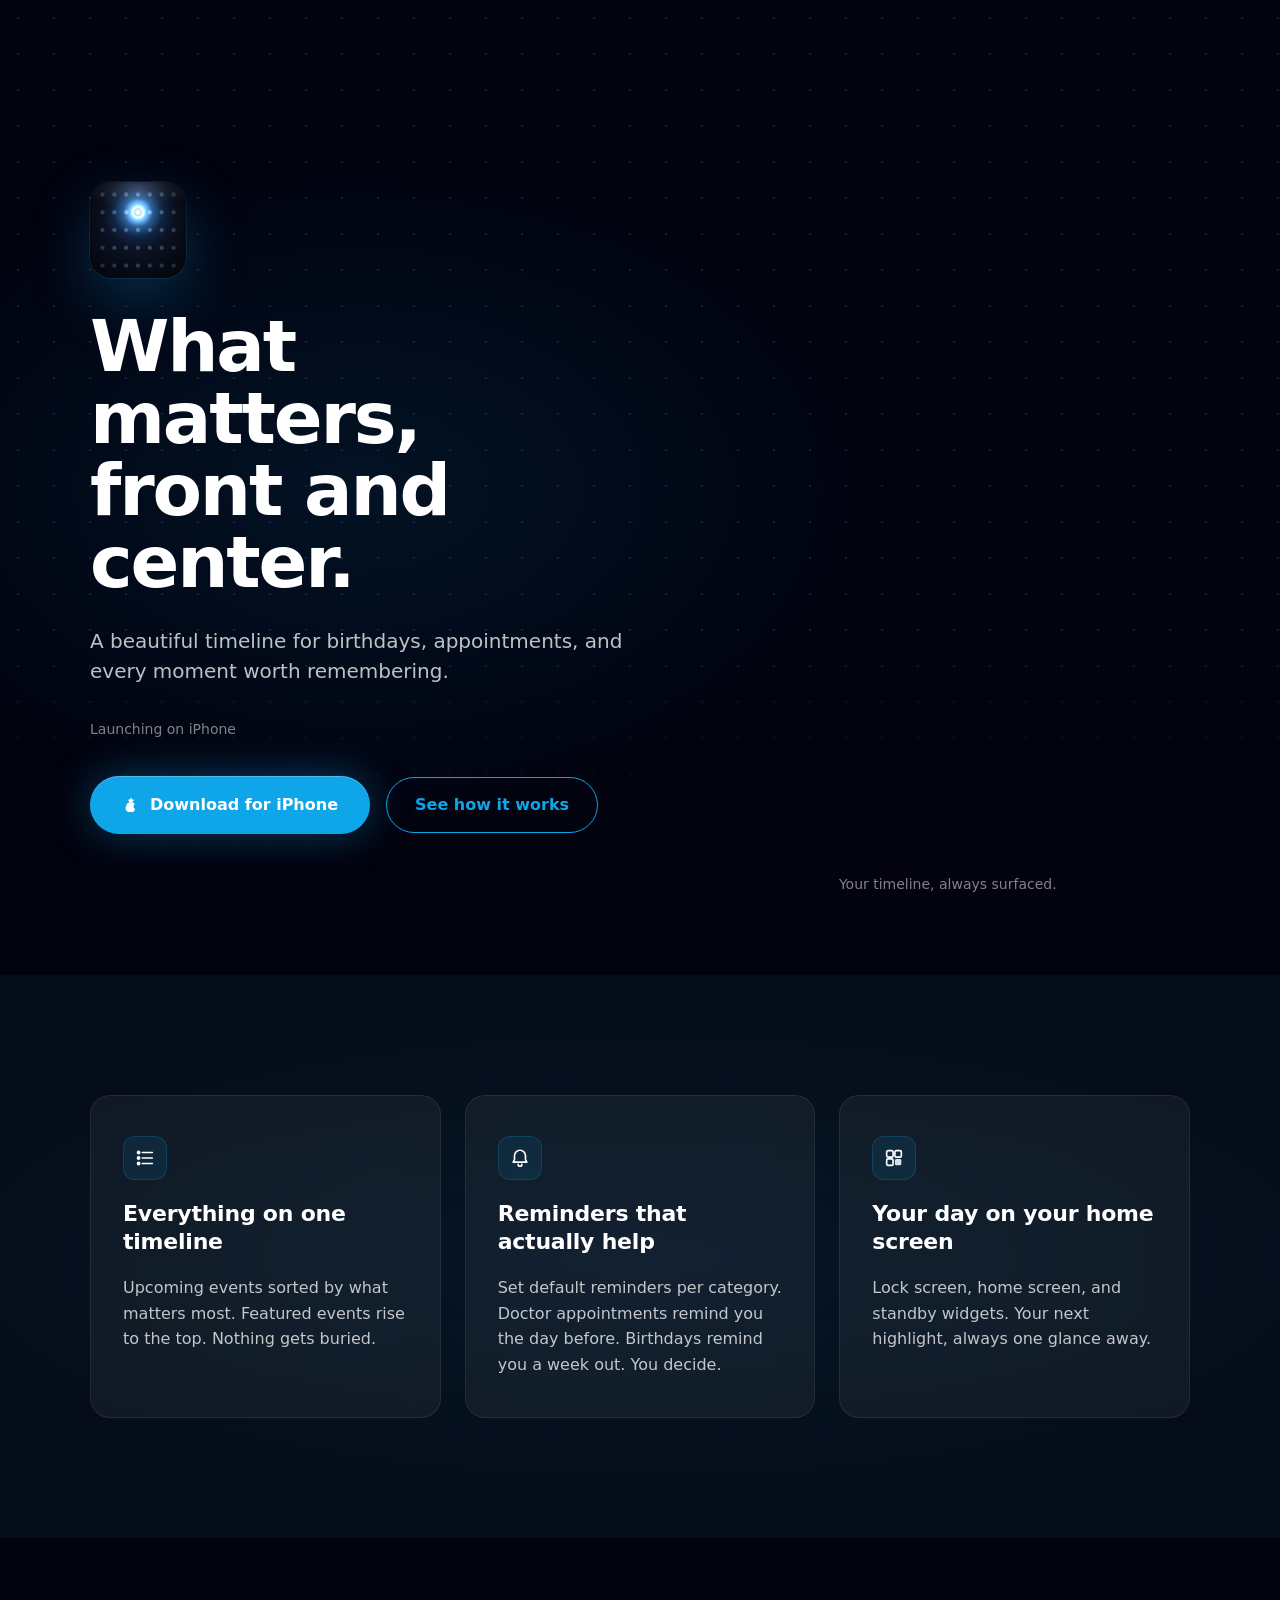
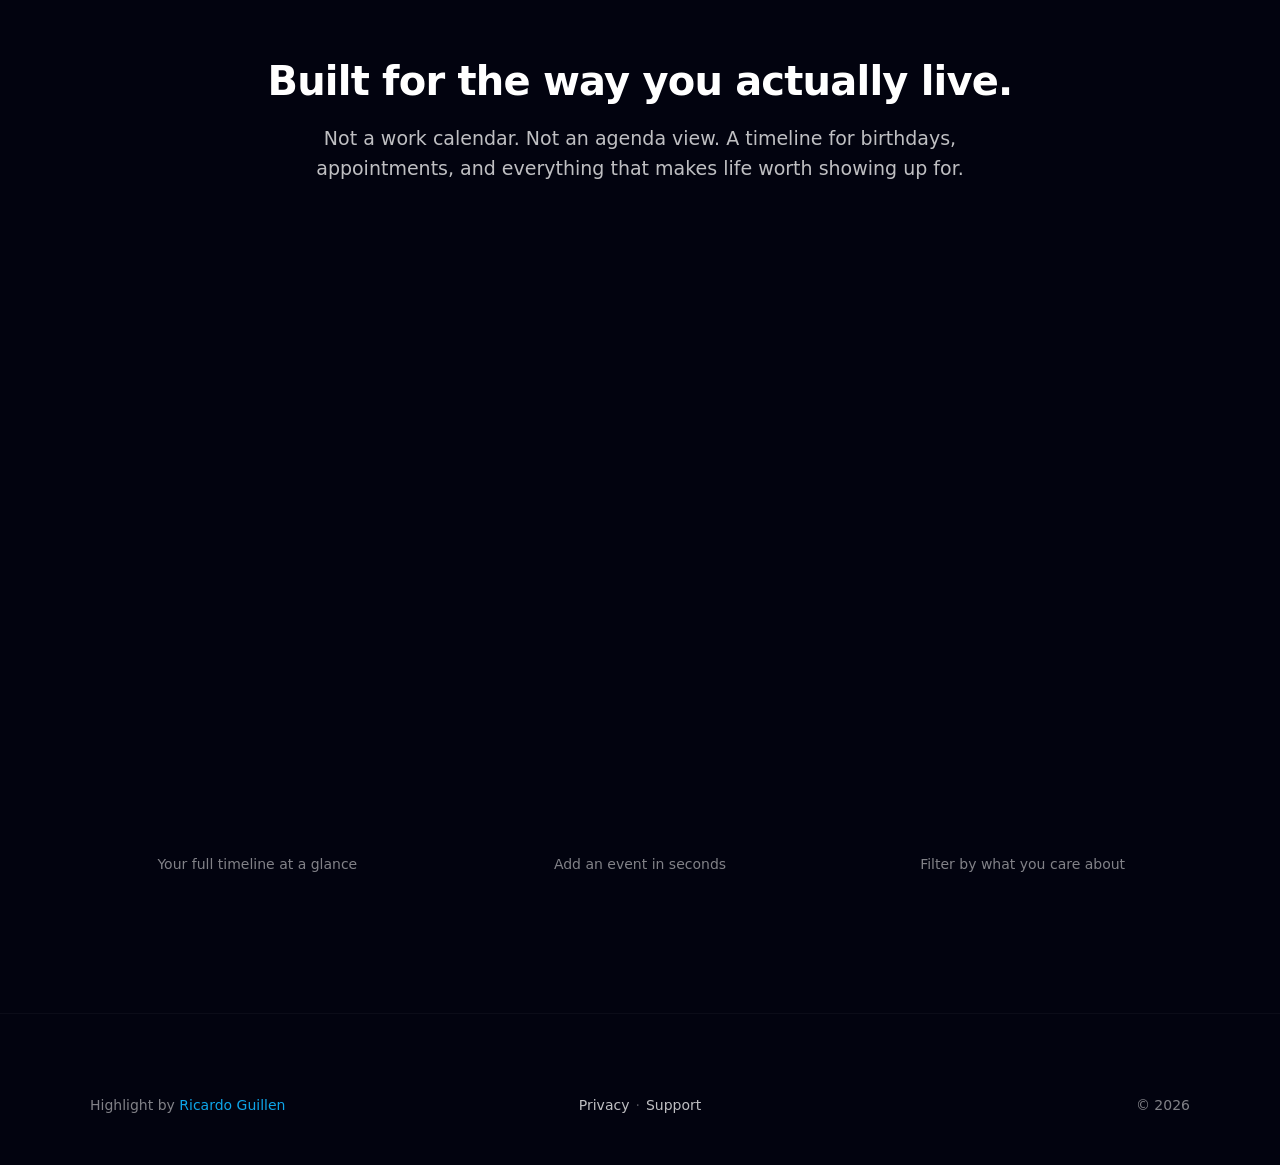
==== commit 229052f0: "content: Apple-compliant privacy policy, fix support page, remove unverified stars" ====
--- a/index.html
+++ b/index.html
@@ -22,8 +22,7 @@
         <h1>What matters,<br>front and center.</h1>
         <p class="hero-descriptor">A beautiful timeline for birthdays, appointments, and every moment worth remembering.</p>
         <p class="social-proof">
-          <span class="stars" aria-hidden="true">★★★★★</span>
-          <span>Early Access</span>
+          <span>Launching on iPhone</span>
         </p>
         <div class="cta-row">
           <a class="btn-primary" href="#" aria-label="Download Highlight on the App Store">
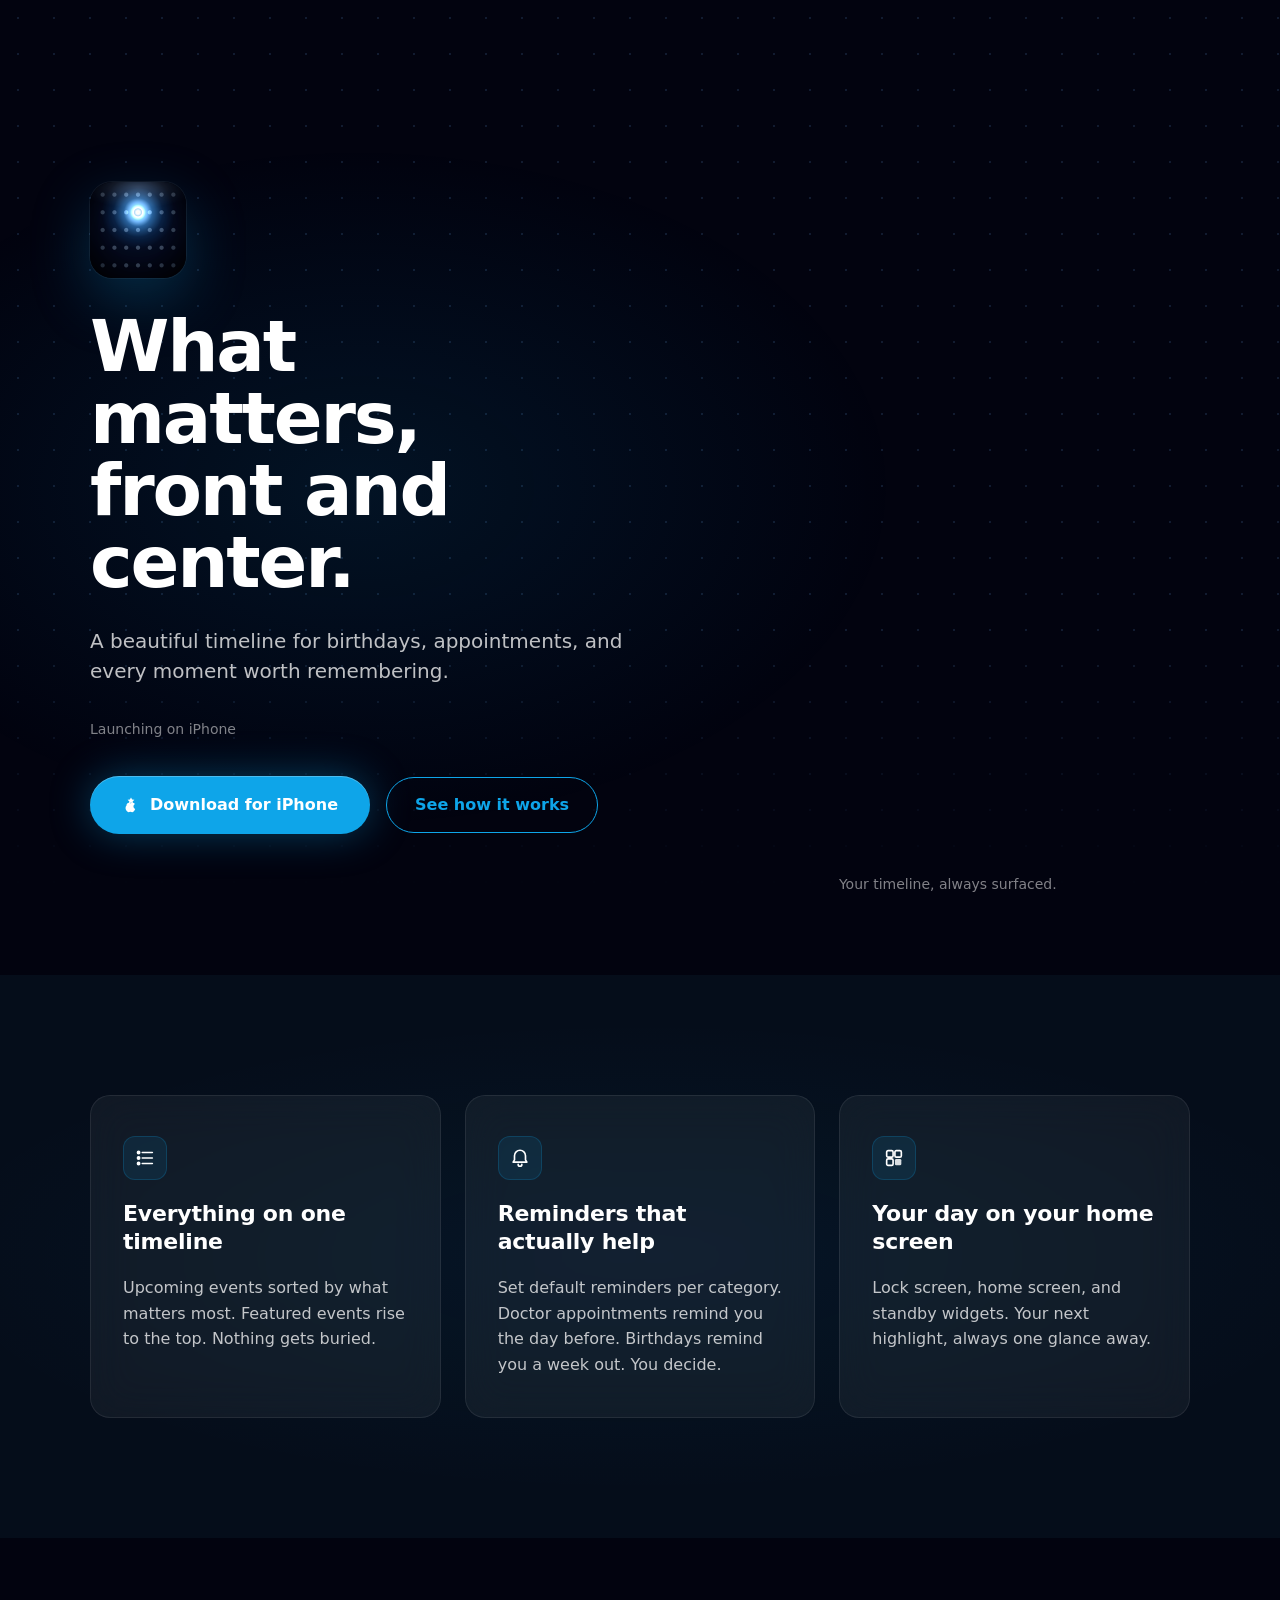
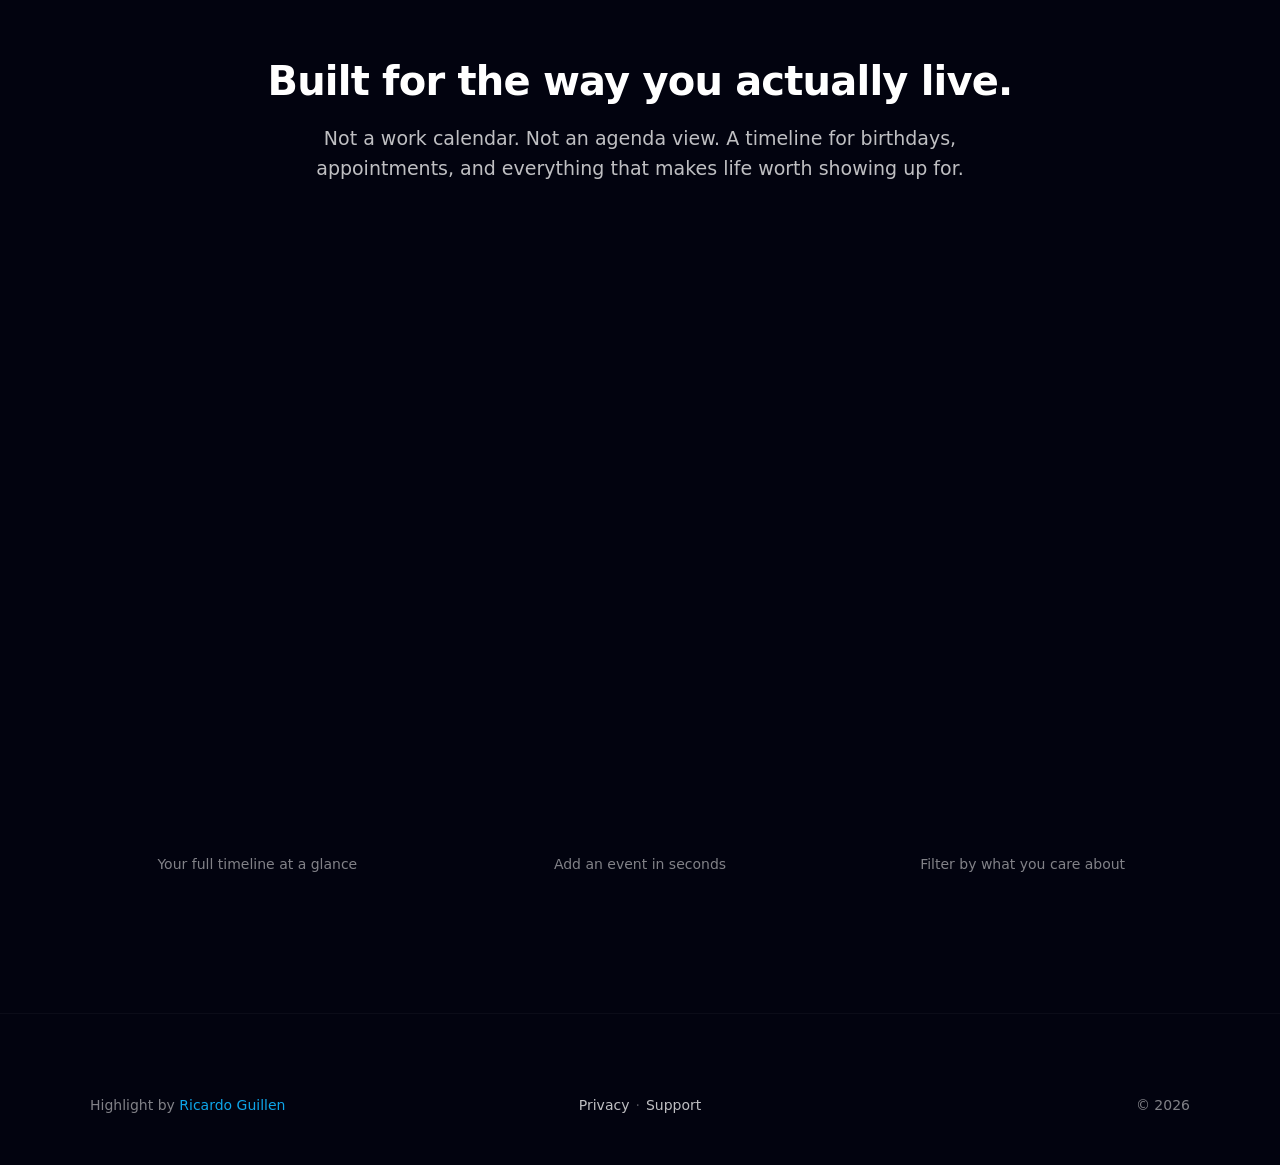
==== commit bfee21e0: "feat: swap in real app icon and App Store screenshots, remove placeholder CSS" ====
--- a/index.html
+++ b/index.html
@@ -37,60 +37,7 @@
 
       <div class="device-col">
         <div class="device-frame fade-in">
-          <!-- Placeholder until assets/screenshot-01-timeline.png is dropped in -->
-          <div class="shot-placeholder" aria-hidden="true">
-            <div class="status-bar">
-              <span>9:41</span>
-              <span>● ● ●</span>
-            </div>
-            <div class="preview-content">
-              <div class="preview-header">
-                <span class="h-title">Today</span>
-                <span class="h-sub">Tuesday · May 23</span>
-              </div>
-              <div class="preview-card featured">
-                <span class="dot"></span>
-                <div class="text">
-                  <span class="t1">Sofia's piano recital</span>
-                  <span class="t2">Tonight · 7:00 PM</span>
-                </div>
-                <span class="meta">Featured</span>
-              </div>
-              <div class="preview-card">
-                <span class="dot"></span>
-                <div class="text">
-                  <span class="t1">Dentist — Dr. Hwang</span>
-                  <span class="t2">Thu · 10:30 AM</span>
-                </div>
-                <span class="meta">2d</span>
-              </div>
-              <div class="preview-card">
-                <span class="dot"></span>
-                <div class="text">
-                  <span class="t1">Mom &amp; Dad's anniversary</span>
-                  <span class="t2">Sat · all day</span>
-                </div>
-                <span class="meta">4d</span>
-              </div>
-              <div class="preview-card">
-                <span class="dot"></span>
-                <div class="text">
-                  <span class="t1">Car oil change due</span>
-                  <span class="t2">Next week</span>
-                </div>
-                <span class="meta">7d</span>
-              </div>
-              <div class="preview-card">
-                <span class="dot"></span>
-                <div class="text">
-                  <span class="t1">Lunch with Marcus</span>
-                  <span class="t2">Jun 3 · 12:30 PM</span>
-                </div>
-                <span class="meta">11d</span>
-              </div>
-            </div>
-            <span class="label">assets/screenshot-01-timeline.png</span>
-          </div>
+          <img src="assets/screenshot-01-timeline.png" alt="Highlight app showing an upcoming events timeline with a featured piano recital card at the top" width="660" height="1434" loading="eager">
         </div>
         <p class="device-caption">Your timeline, always surfaced.</p>
       </div>
@@ -155,59 +102,21 @@
 
       <figure class="showcase-item">
         <div class="device-frame fade-in">
-          <div class="shot-placeholder" aria-hidden="true">
-            <div class="status-bar"><span>9:41</span><span>● ● ●</span></div>
-            <div class="preview-content">
-              <div class="preview-header"><span class="h-title">May</span><span class="h-sub">8 upcoming</span></div>
-              <div class="preview-card featured"><span class="dot"></span><div class="text"><span class="t1">Sofia's recital</span><span class="t2">Tonight</span></div><span class="meta">7pm</span></div>
-              <div class="preview-card"><span class="dot"></span><div class="text"><span class="t1">Dentist</span><span class="t2">Thursday</span></div><span class="meta">2d</span></div>
-              <div class="preview-card"><span class="dot"></span><div class="text"><span class="t1">Anniversary</span><span class="t2">Saturday</span></div><span class="meta">4d</span></div>
-              <div class="preview-card"><span class="dot"></span><div class="text"><span class="t1">Oil change</span><span class="t2">Next week</span></div><span class="meta">7d</span></div>
-              <div class="preview-card"><span class="dot"></span><div class="text"><span class="t1">Lunch · Marcus</span><span class="t2">Jun 3</span></div><span class="meta">11d</span></div>
-              <div class="preview-card"><span class="dot"></span><div class="text"><span class="t1">Renew passport</span><span class="t2">Jun 18</span></div><span class="meta">26d</span></div>
-            </div>
-            <span class="label">assets/screenshot-01-timeline.png</span>
-          </div>
+          <img src="assets/screenshot-01-timeline.png" alt="Highlight timeline showing 8 upcoming events" width="660" height="1434" loading="lazy">
         </div>
         <figcaption class="device-caption">Your full timeline at a glance</figcaption>
       </figure>
 
       <figure class="showcase-item">
         <div class="device-frame fade-in">
-          <div class="shot-placeholder" aria-hidden="true">
-            <div class="status-bar"><span>9:41</span><span>● ● ●</span></div>
-            <div class="preview-content">
-              <div class="preview-header"><span class="h-title">New event</span><span class="h-sub">Add to timeline</span></div>
-              <div class="preview-card" style="padding: 16px 14px;">
-                <div class="text">
-                  <span class="t1" style="font-size:14px;">Sofia's piano recital</span>
-                  <span class="t2" style="font-size:11px;">Tuesday · May 23 · 7:00 PM</span>
-                </div>
-              </div>
-              <div class="preview-card"><span class="dot" style="background: #0EA5E9;"></span><div class="text"><span class="t1">Family</span><span class="t2">Category</span></div></div>
-              <div class="preview-card"><span class="dot" style="background: rgba(255,255,255,0.4);"></span><div class="text"><span class="t1">Remind 1 day before</span><span class="t2">Default for Family</span></div></div>
-              <div class="preview-card featured" style="margin-top: 6px;"><span class="dot"></span><div class="text"><span class="t1">★ Feature this event</span><span class="t2">Pin to top of timeline</span></div></div>
-            </div>
-            <span class="label">assets/screenshot-02-add-event.png</span>
-          </div>
+          <img src="assets/screenshot-02-add-event.png" alt="Highlight add event sheet with category and reminder options" width="660" height="1434" loading="lazy">
         </div>
         <figcaption class="device-caption">Add an event in seconds</figcaption>
       </figure>
 
       <figure class="showcase-item">
         <div class="device-frame fade-in">
-          <div class="shot-placeholder" aria-hidden="true">
-            <div class="status-bar"><span>9:41</span><span>● ● ●</span></div>
-            <div class="preview-content">
-              <div class="preview-header"><span class="h-title">Filter</span><span class="h-sub">Show what you care about</span></div>
-              <div class="preview-card featured"><span class="dot"></span><div class="text"><span class="t1">Family</span><span class="t2">12 events</span></div><span class="meta">On</span></div>
-              <div class="preview-card featured"><span class="dot"></span><div class="text"><span class="t1">Health</span><span class="t2">4 events</span></div><span class="meta">On</span></div>
-              <div class="preview-card"><span class="dot"></span><div class="text"><span class="t1">Birthdays</span><span class="t2">23 events</span></div><span class="meta">Off</span></div>
-              <div class="preview-card"><span class="dot"></span><div class="text"><span class="t1">Home &amp; car</span><span class="t2">6 events</span></div><span class="meta">Off</span></div>
-              <div class="preview-card"><span class="dot"></span><div class="text"><span class="t1">Travel</span><span class="t2">2 events</span></div><span class="meta">Off</span></div>
-            </div>
-            <span class="label">assets/screenshot-03-filter.png</span>
-          </div>
+          <img src="assets/screenshot-03-filter.png" alt="Highlight filter sheet showing Family and Health categories enabled" width="660" height="1434" loading="lazy">
         </div>
         <figcaption class="device-caption">Filter by what you care about</figcaption>
       </figure>
--- a/styles.css
+++ b/styles.css
@@ -259,144 +259,6 @@
   color: var(--color-text-3);
   text-align: center;
   margin: 0;
-}
-
-/* Screenshot placeholder */
-.shot-placeholder {
-  width: 100%;
-  height: 100%;
-  background:
-    linear-gradient(180deg, #0B1120 0%, #050D1A 100%);
-  display: flex;
-  flex-direction: column;
-  align-items: stretch;
-  justify-content: flex-start;
-  padding: 56px 18px 32px;
-  position: relative;
-  overflow: hidden;
-}
-
-.shot-placeholder::before {
-  content: "";
-  position: absolute;
-  inset: 0;
-  background-image: radial-gradient(circle, rgba(92, 140, 200, 0.12) 1px, transparent 1px);
-  background-size: 22px 22px;
-}
-
-.shot-placeholder .status-bar {
-  position: absolute;
-  top: 18px;
-  left: 28px;
-  right: 28px;
-  display: flex;
-  justify-content: space-between;
-  font-size: 12px;
-  font-weight: 600;
-  color: rgba(255, 255, 255, 0.85);
-  z-index: 2;
-}
-
-.shot-placeholder .label {
-  position: absolute;
-  bottom: 36px;
-  left: 18px;
-  right: 18px;
-  text-align: center;
-  font-family: ui-monospace, "SF Mono", Menlo, monospace;
-  font-size: 11px;
-  color: rgba(14, 165, 233, 0.85);
-  background: rgba(14, 165, 233, 0.10);
-  border: 1px dashed rgba(14, 165, 233, 0.30);
-  padding: 10px 12px;
-  border-radius: 8px;
-  z-index: 2;
-}
-
-.shot-placeholder .preview-content {
-  position: relative;
-  z-index: 1;
-  display: flex;
-  flex-direction: column;
-  gap: 14px;
-  margin-top: 12px;
-}
-
-.preview-header {
-  display: flex;
-  flex-direction: column;
-  gap: 4px;
-  margin-bottom: 4px;
-}
-
-.preview-header .h-title {
-  font-size: 22px;
-  font-weight: 700;
-  letter-spacing: -0.02em;
-}
-
-.preview-header .h-sub {
-  font-size: 11px;
-  color: var(--color-text-3);
-}
-
-.preview-card {
-  position: relative;
-  background: rgba(255, 255, 255, 0.04);
-  border: 1px solid rgba(255, 255, 255, 0.06);
-  border-radius: 14px;
-  padding: 12px 14px;
-  display: flex;
-  align-items: center;
-  gap: 10px;
-}
-
-.preview-card.featured {
-  background:
-    radial-gradient(circle at 88% 50%, rgba(14, 165, 233, 0.35) 0%, transparent 60%),
-    rgba(14, 165, 233, 0.10);
-  border-color: rgba(14, 165, 233, 0.35);
-}
-
-.preview-card .dot {
-  width: 8px;
-  height: 8px;
-  border-radius: 50%;
-  background: rgba(255, 255, 255, 0.20);
-  flex-shrink: 0;
-}
-
-.preview-card.featured .dot {
-  background: #fff;
-  box-shadow: 0 0 12px #0EA5E9, 0 0 4px #fff;
-}
-
-.preview-card .text {
-  flex: 1;
-  display: flex;
-  flex-direction: column;
-  gap: 2px;
-  min-width: 0;
-}
-
-.preview-card .text .t1 {
-  font-size: 12px;
-  font-weight: 600;
-  color: var(--color-text);
-  white-space: nowrap;
-  overflow: hidden;
-  text-overflow: ellipsis;
-}
-
-.preview-card .text .t2 {
-  font-size: 10px;
-  color: var(--color-text-3);
-}
-
-.preview-card .meta {
-  font-size: 10px;
-  color: var(--color-text-3);
-  flex-shrink: 0;
 }
 
 /* ============ Features section ============ */
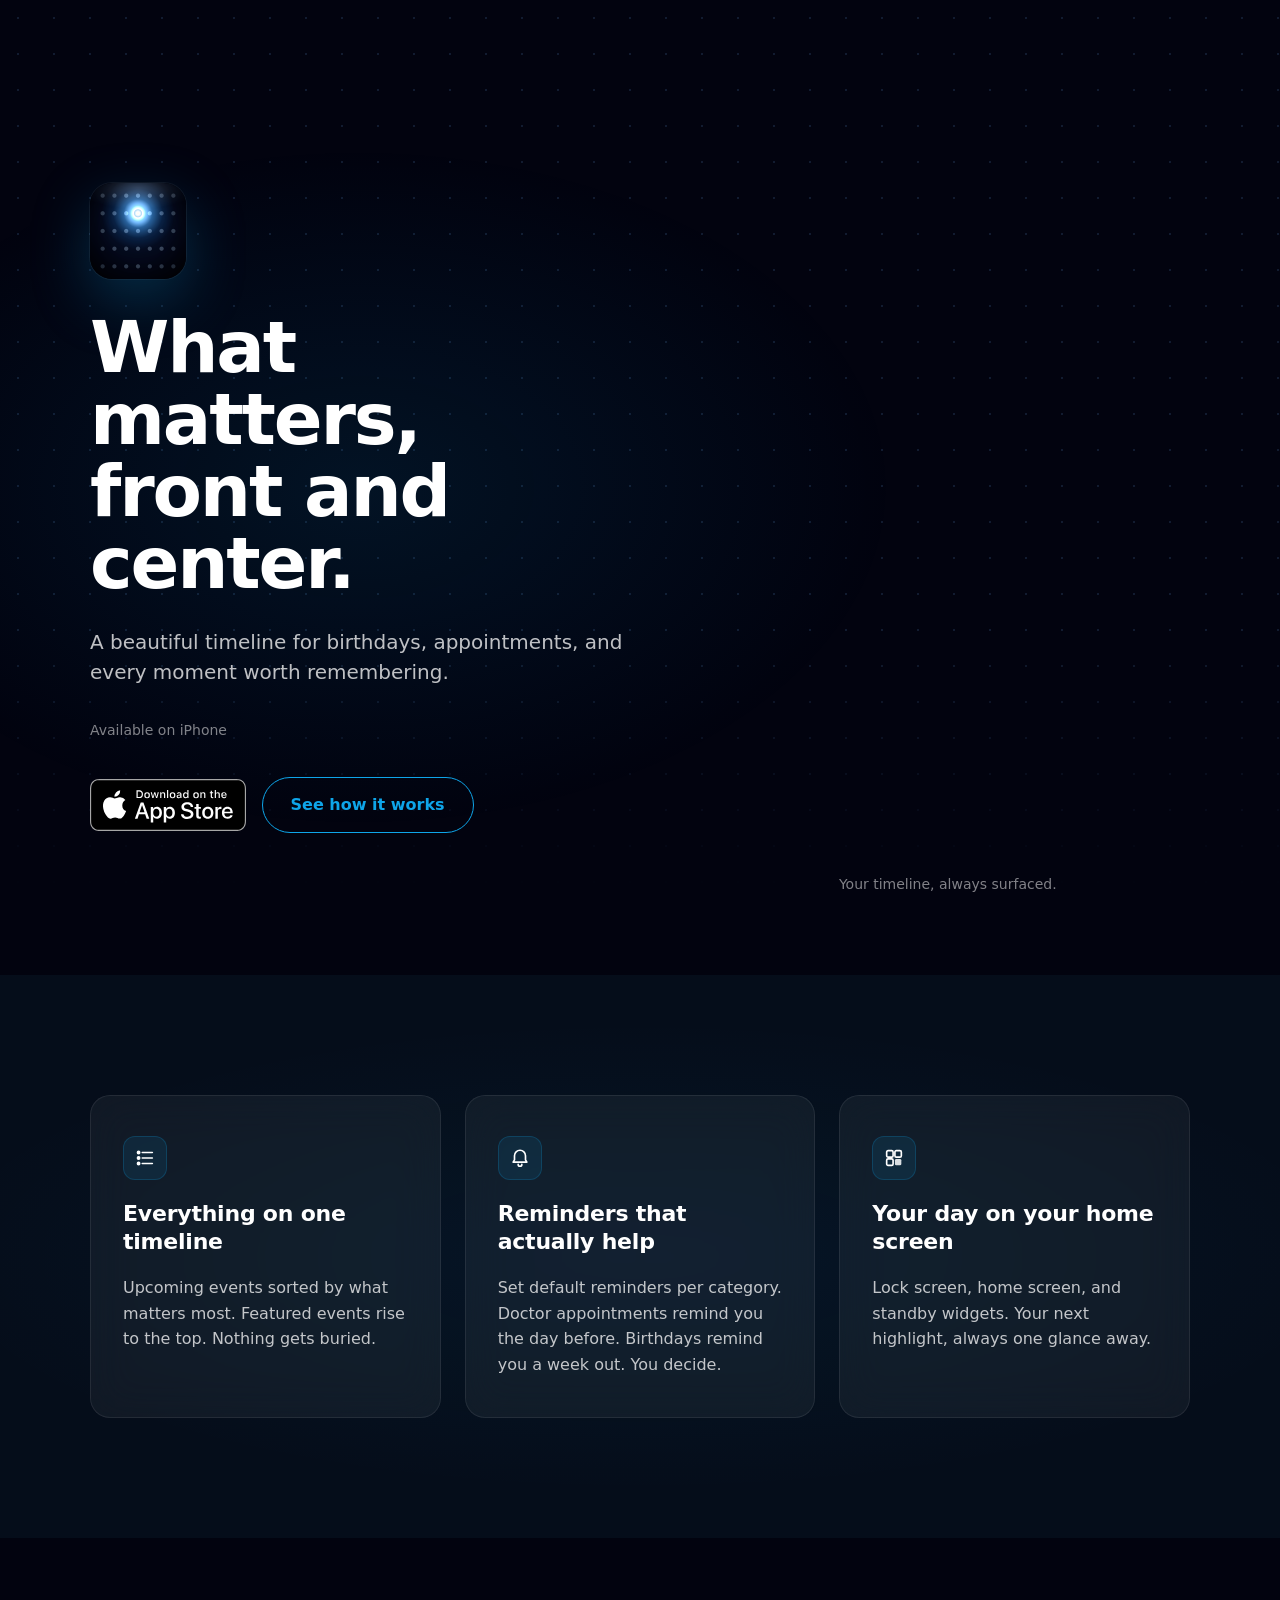
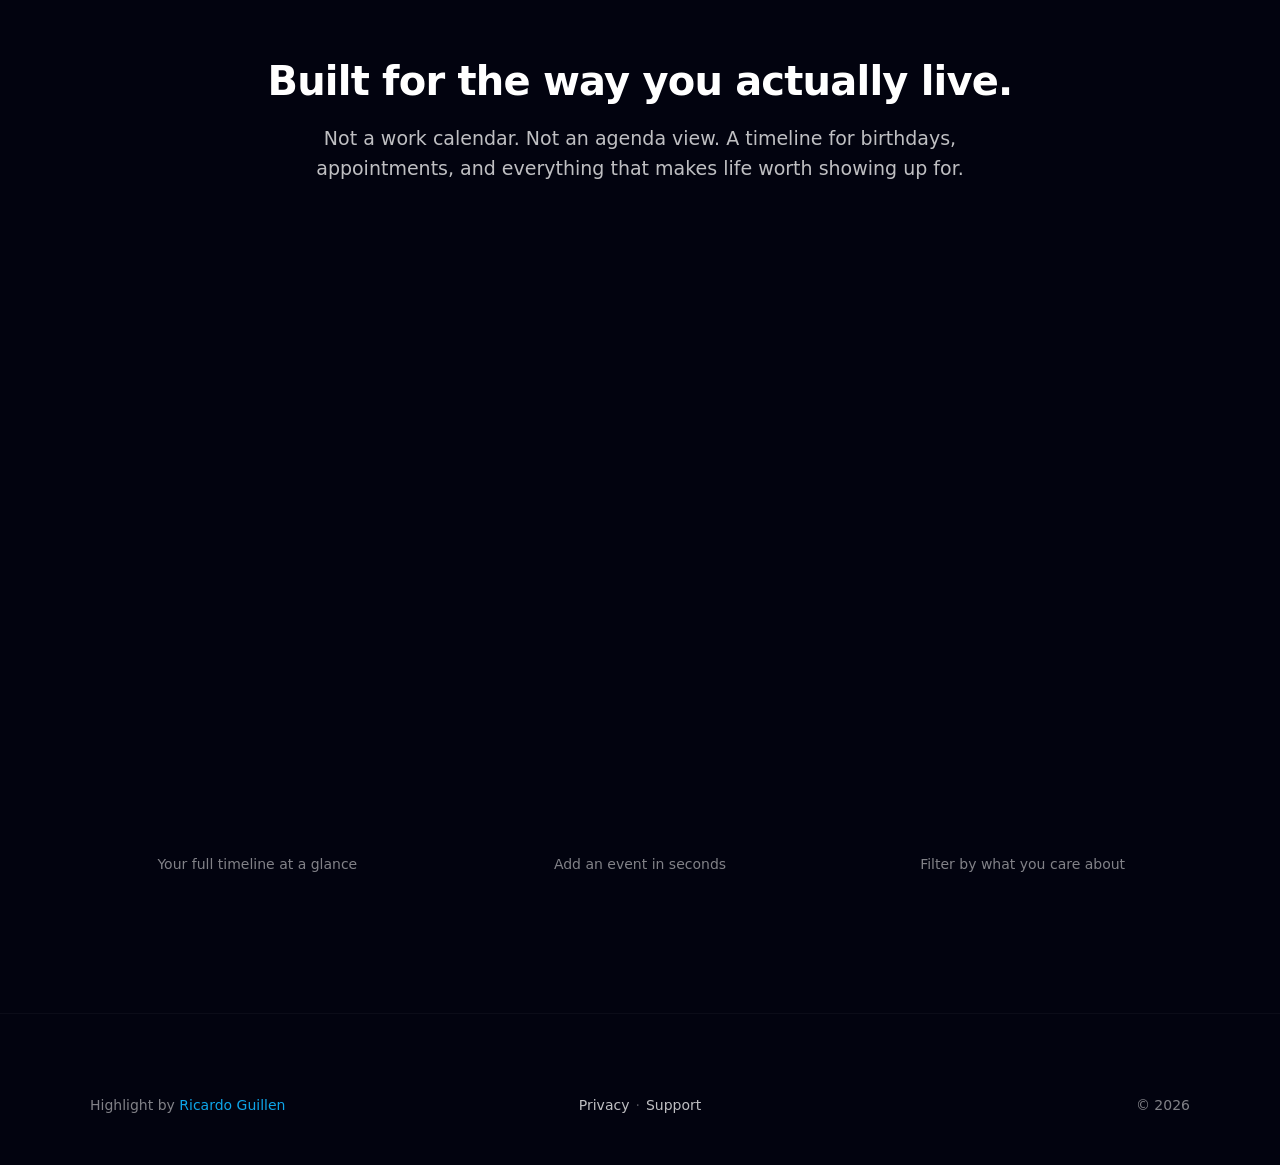
==== commit e911694c: "feat: link App Store badge now that Highlight is live Replaces the placeholder "Launching on iPhone"" ====
--- a/index.html
+++ b/index.html
@@ -22,14 +22,11 @@
         <h1>What matters,<br>front and center.</h1>
         <p class="hero-descriptor">A beautiful timeline for birthdays, appointments, and every moment worth remembering.</p>
         <p class="social-proof">
-          <span>Launching on iPhone</span>
+          <span>Available on iPhone</span>
         </p>
         <div class="cta-row">
-          <a class="btn-primary" href="#" aria-label="Download Highlight on the App Store">
-            <svg width="18" height="18" viewBox="0 0 24 24" fill="currentColor" aria-hidden="true">
-              <path d="M12 2 L13.5 4.5 L16.5 5 L14.2 7.2 L14.8 10.2 L12 8.8 L9.2 10.2 L9.8 7.2 L7.5 5 L10.5 4.5 Z M6 12.5c0-2.2 1.6-3.4 3.1-3.4 1 0 1.7.5 2.4.5.6 0 1.4-.6 2.5-.5 1 0 2.5.4 3.3 1.7-2.9 1.6-2.5 5.4.3 6.4-.4 1-1 2.2-1.8 3-.7.8-1.5 1.4-2.3 1.4s-1.4-.5-2.4-.5c-1 0-1.6.5-2.4.5-.9 0-1.7-.7-2.4-1.6C4.5 17.5 4 14.6 6 12.5z"/>
-            </svg>
-            Download for iPhone
+          <a class="btn-appstore" href="https://apps.apple.com/us/app/highlight-moments/id6767762435" aria-label="Download Highlight on the App Store">
+            <img src="assets/app-store-badge.svg" alt="Download on the App Store" width="156" height="52">
           </a>
           <a class="btn-secondary" href="#features">See how it works</a>
         </div>
--- a/styles.css
+++ b/styles.css
@@ -212,6 +212,24 @@
   color: #5ec3f7;
 }
 
+.btn-appstore {
+  display: inline-flex;
+  align-items: center;
+  border-radius: 10px;
+  transition: transform 200ms cubic-bezier(0.34, 1.56, 0.64, 1), opacity 160ms ease;
+}
+
+.btn-appstore img {
+  height: 52px;
+  width: auto;
+  display: block;
+}
+
+.btn-appstore:hover {
+  transform: translateY(-2px);
+  opacity: 0.92;
+}
+
 /* ============ Device frame ============ */
 .device-col {
   display: flex;
@@ -463,7 +481,7 @@
     opacity: 1;
     transform: none;
   }
-  .btn-primary { transition: none; }
+  .btn-appstore { transition: none; }
 }
 
 /* ============ Responsive ============ */
@@ -488,8 +506,9 @@
   .device-col { order: 2; }
   .hero h1 { font-size: 44px; }
   .hero-descriptor { font-size: 18px; }
-  .cta-row { width: 100%; }
-  .btn-primary, .btn-secondary { width: 100%; justify-content: center; }
+  .cta-row { width: 100%; flex-direction: column; align-items: stretch; }
+  .btn-secondary { width: 100%; justify-content: center; }
+  .btn-appstore { justify-content: center; }
   .features-grid { grid-template-columns: 1fr; }
   .feature-card:last-child { max-width: none; }
   .section-title, .showcase-head h2 { font-size: 32px; }
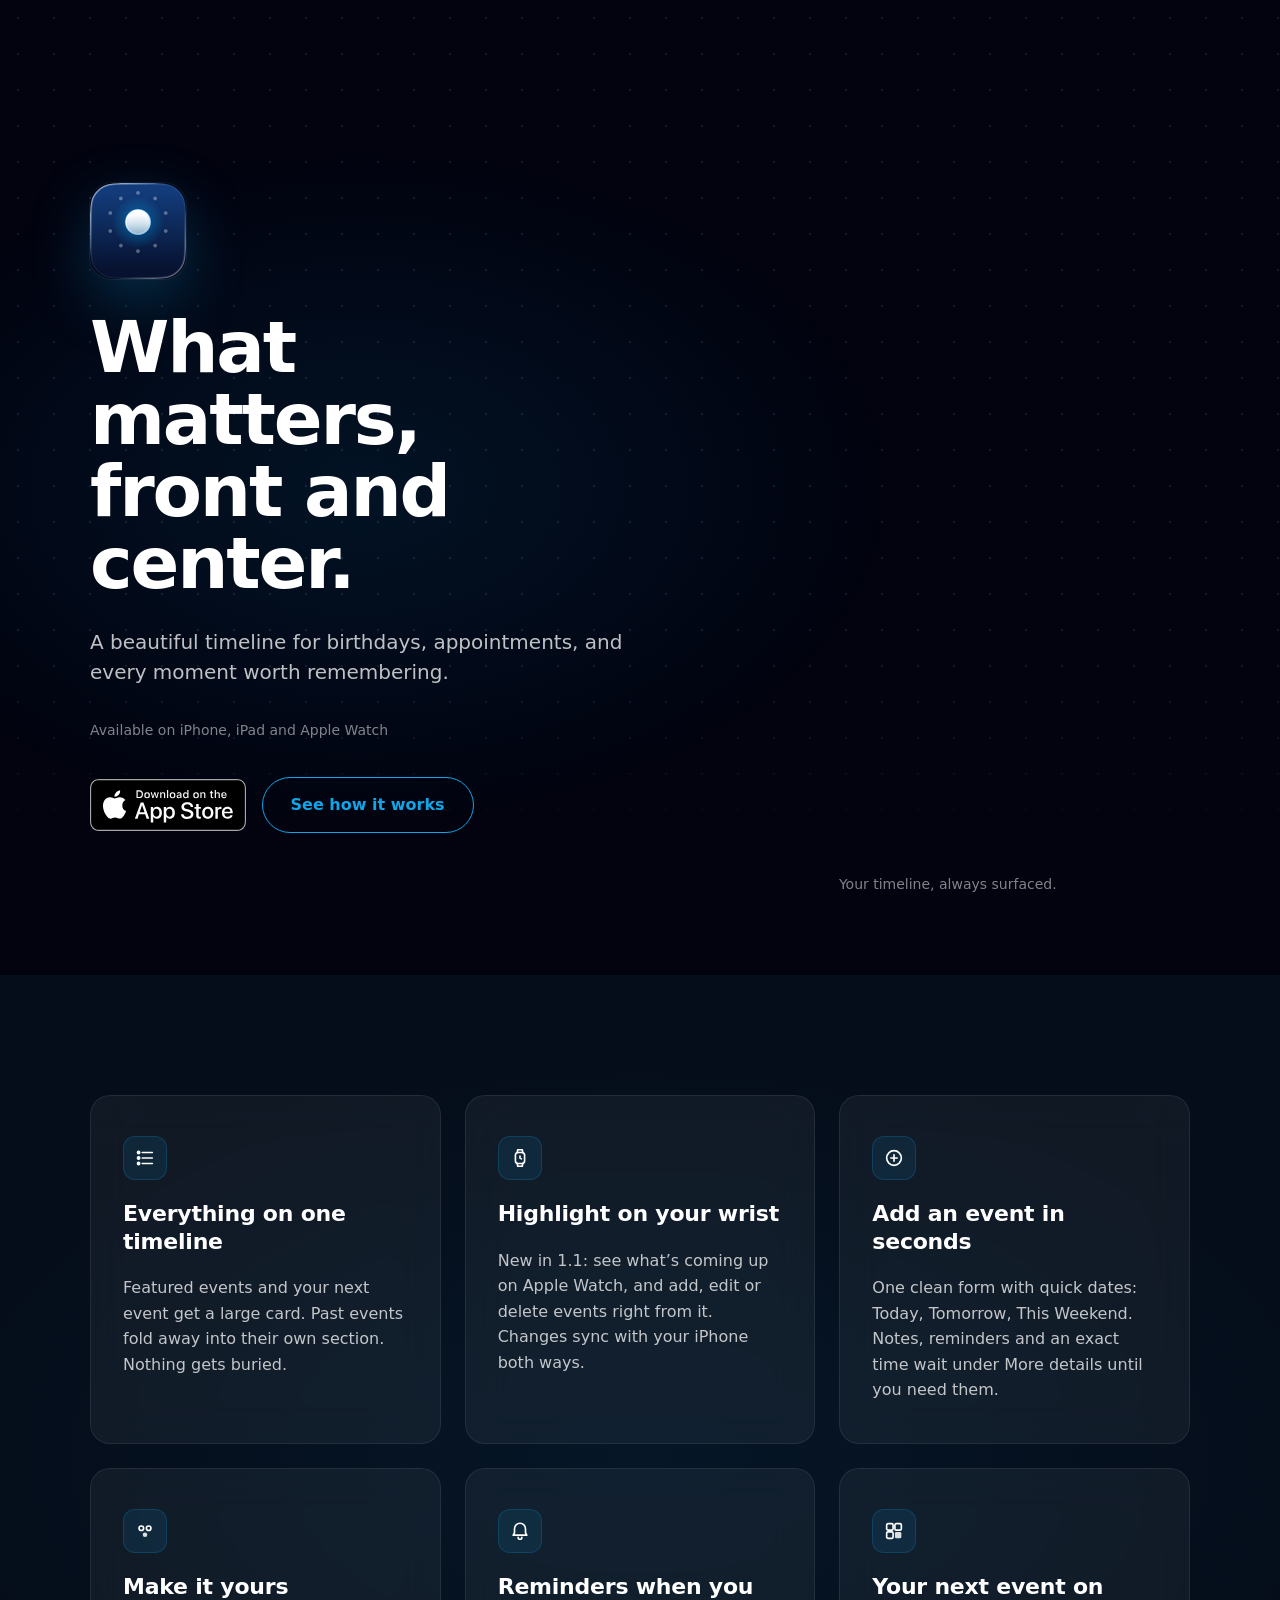
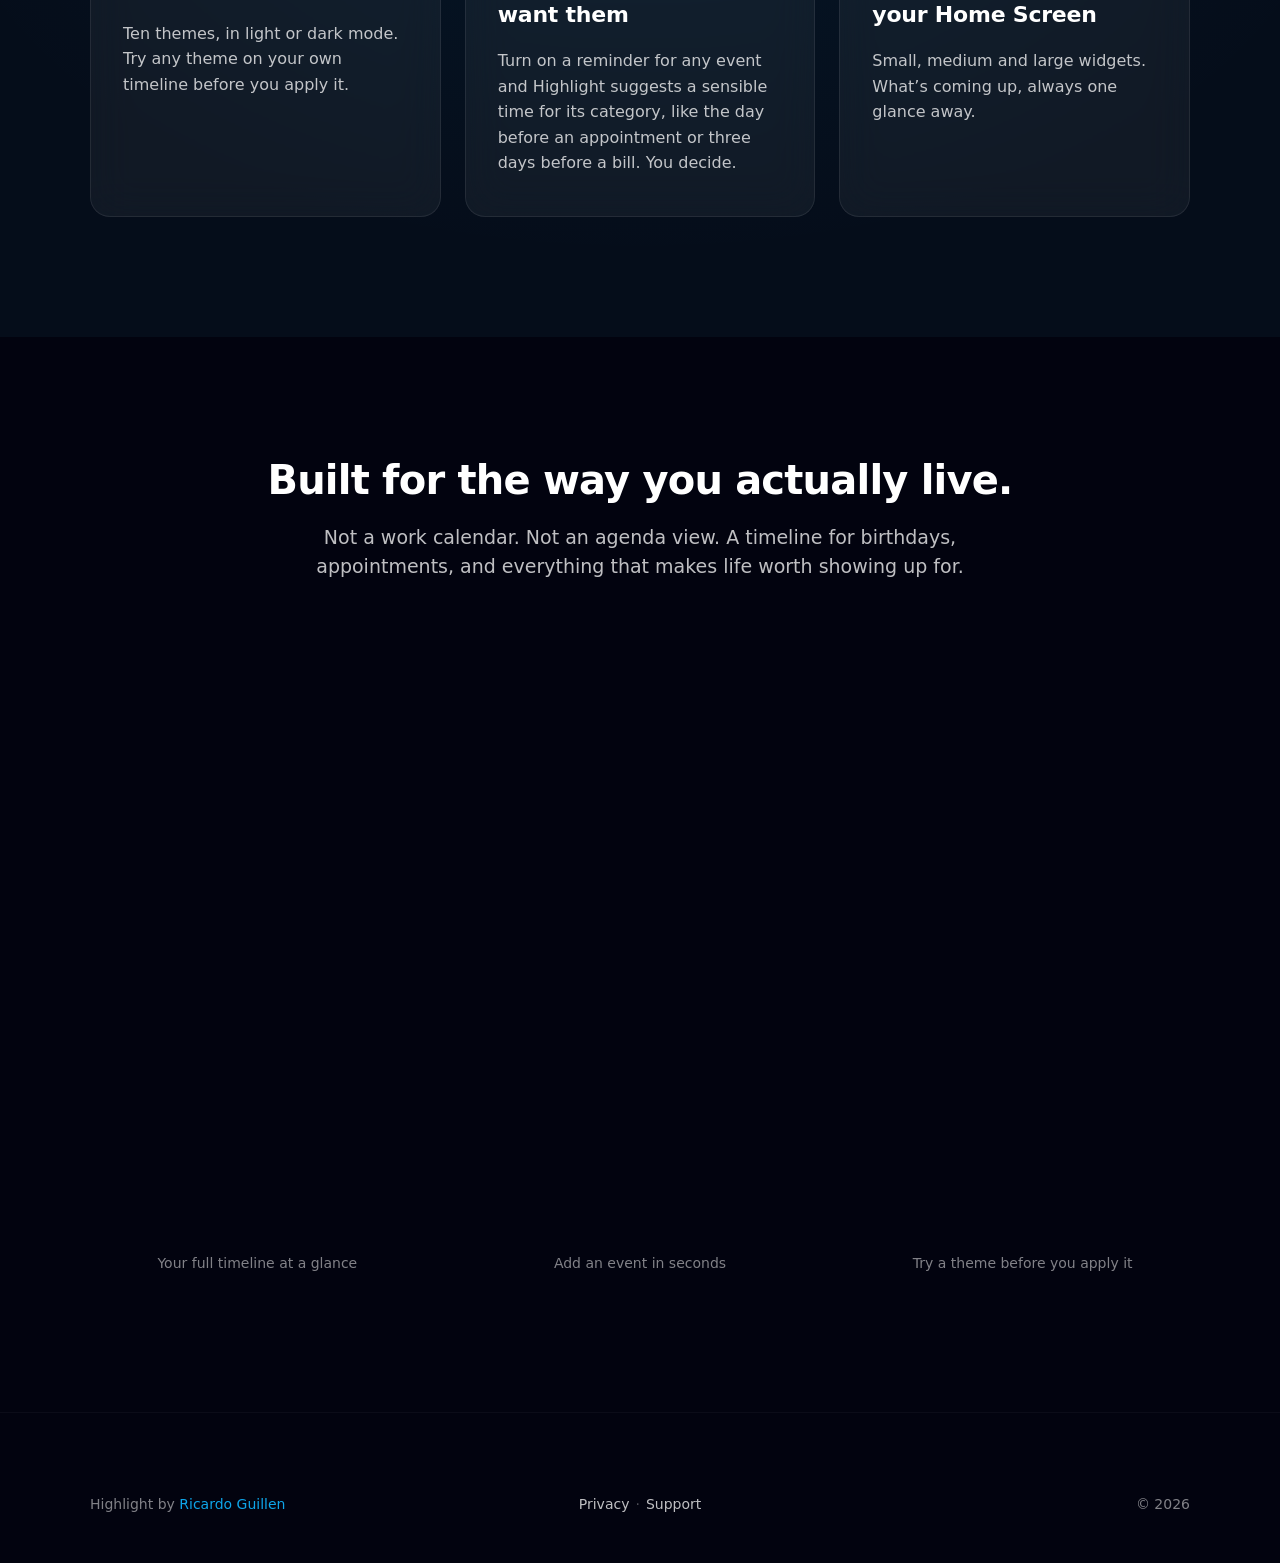
==== commit 36b7b266: "site: Highlight 1.1 refresh — new icon, 1.1 screenshots, Apple Watch and themes Six feature cards (t" ====
--- a/index.html
+++ b/index.html
@@ -4,7 +4,7 @@
 <meta charset="UTF-8">
 <meta name="viewport" content="width=device-width, initial-scale=1.0">
 <title>Highlight — What matters, front and center.</title>
-<meta name="description" content="A beautiful timeline for birthdays, appointments, and every moment worth remembering. Highlight is the personal life event organizer for iPhone.">
+<meta name="description" content="A beautiful timeline for birthdays, appointments, and every moment worth remembering. Highlight is the personal life event organizer for iPhone, iPad and Apple Watch.">
 <meta name="theme-color" content="#02030F">
 <meta http-equiv="Content-Security-Policy" content="default-src 'self'; style-src 'self'; img-src 'self'; script-src 'self'; form-action 'none';">
 <meta name="referrer" content="strict-origin-when-cross-origin">
@@ -22,7 +22,7 @@
         <h1>What matters,<br>front and center.</h1>
         <p class="hero-descriptor">A beautiful timeline for birthdays, appointments, and every moment worth remembering.</p>
         <p class="social-proof">
-          <span>Available on iPhone</span>
+          <span>Available on iPhone, iPad and Apple Watch</span>
         </p>
         <div class="cta-row">
           <a class="btn-appstore" href="https://apps.apple.com/us/app/highlight-moments/id6767762435" aria-label="Download Highlight on the App Store">
@@ -34,7 +34,7 @@
 
       <div class="device-col">
         <div class="device-frame fade-in">
-          <img src="assets/screenshot-01-timeline.png" alt="Highlight app showing an upcoming events timeline with a featured piano recital card at the top" width="660" height="1434" loading="eager">
+          <img src="assets/screenshot-01-timeline.png" alt="Highlight timeline with a large featured Product Launch card for today, followed by upcoming events" width="660" height="1434" loading="eager">
         </div>
         <p class="device-caption">Your timeline, always surfaced.</p>
       </div>
@@ -58,7 +58,44 @@
           </svg>
         </div>
         <h3>Everything on one timeline</h3>
-        <p>Upcoming events sorted by what matters most. Featured events rise to the top. Nothing gets buried.</p>
+        <p>Featured events and your next event get a large card. Past events fold away into their own section. Nothing gets buried.</p>
+      </article>
+
+      <article class="feature-card">
+        <div class="feature-icon" aria-hidden="true">
+          <svg width="22" height="22" viewBox="0 0 24 24" fill="none" stroke="currentColor" stroke-width="1.8" stroke-linecap="round" stroke-linejoin="round">
+            <rect x="7" y="6" width="10" height="12" rx="3"></rect>
+            <path d="M9 6l.5-3h5l.5 3"></path>
+            <path d="M9 18l.5 3h5l.5-3"></path>
+            <polyline points="12 10 12 12 13.5 13"></polyline>
+          </svg>
+        </div>
+        <h3>Highlight on your wrist</h3>
+        <p>New in 1.1: see what&rsquo;s coming up on Apple Watch, and add, edit or delete events right from it. Changes sync with your iPhone both ways.</p>
+      </article>
+
+      <article class="feature-card">
+        <div class="feature-icon" aria-hidden="true">
+          <svg width="22" height="22" viewBox="0 0 24 24" fill="none" stroke="currentColor" stroke-width="1.8" stroke-linecap="round" stroke-linejoin="round">
+            <circle cx="12" cy="12" r="8"></circle>
+            <line x1="12" y1="8.5" x2="12" y2="15.5"></line>
+            <line x1="8.5" y1="12" x2="15.5" y2="12"></line>
+          </svg>
+        </div>
+        <h3>Add an event in seconds</h3>
+        <p>One clean form with quick dates: Today, Tomorrow, This Weekend. Notes, reminders and an exact time wait under More details until you need them.</p>
+      </article>
+
+      <article class="feature-card">
+        <div class="feature-icon" aria-hidden="true">
+          <svg width="22" height="22" viewBox="0 0 24 24" fill="none" stroke="currentColor" stroke-width="1.8" stroke-linecap="round" stroke-linejoin="round">
+            <circle cx="8" cy="9" r="2.5"></circle>
+            <circle cx="16" cy="9" r="2.5"></circle>
+            <circle cx="12" cy="16" r="2.5" fill="currentColor" stroke="none" opacity="0.85"></circle>
+          </svg>
+        </div>
+        <h3>Make it yours</h3>
+        <p>Ten themes, in light or dark mode. Try any theme on your own timeline before you apply it.</p>
       </article>
 
       <article class="feature-card">
@@ -68,8 +105,8 @@
             <path d="M10 19a2 2 0 0 0 4 0"></path>
           </svg>
         </div>
-        <h3>Reminders that actually help</h3>
-        <p>Set default reminders per category. Doctor appointments remind you the day before. Birthdays remind you a week out. You decide.</p>
+        <h3>Reminders when you want them</h3>
+        <p>Turn on a reminder for any event and Highlight suggests a sensible time for its category, like the day before an appointment or three days before a bill. You decide.</p>
       </article>
 
       <article class="feature-card">
@@ -81,8 +118,8 @@
             <rect x="13" y="13" width="7" height="7" rx="1.5" fill="currentColor" stroke="none" opacity="0.85"></rect>
           </svg>
         </div>
-        <h3>Your day on your home screen</h3>
-        <p>Lock screen, home screen, and standby widgets. Your next highlight, always one glance away.</p>
+        <h3>Your next event on your Home Screen</h3>
+        <p>Small, medium and large widgets. What&rsquo;s coming up, always one glance away.</p>
       </article>
 
     </div>
@@ -99,23 +136,23 @@
 
       <figure class="showcase-item">
         <div class="device-frame fade-in">
-          <img src="assets/screenshot-01-timeline.png" alt="Highlight timeline showing 8 upcoming events" width="660" height="1434" loading="lazy">
+          <img src="assets/screenshot-01-timeline.png" alt="Highlight timeline showing today&rsquo;s and tomorrow&rsquo;s events grouped by day" width="660" height="1434" loading="lazy">
         </div>
         <figcaption class="device-caption">Your full timeline at a glance</figcaption>
       </figure>
 
       <figure class="showcase-item">
         <div class="device-frame fade-in">
-          <img src="assets/screenshot-02-add-event.png" alt="Highlight add event sheet with category and reminder options" width="660" height="1434" loading="lazy">
+          <img src="assets/screenshot-02-add-event.png" alt="Highlight add event form with a title, quick dates Today, Tomorrow and This Weekend, and a category" width="660" height="1434" loading="lazy">
         </div>
         <figcaption class="device-caption">Add an event in seconds</figcaption>
       </figure>
 
       <figure class="showcase-item">
         <div class="device-frame fade-in">
-          <img src="assets/screenshot-03-filter.png" alt="Highlight filter sheet showing Family and Health categories enabled" width="660" height="1434" loading="lazy">
+          <img src="assets/screenshot-03-themes.png" alt="Try a Theme previewing the Sunset Vibrant theme on the timeline, with a row of theme swatches" width="660" height="1434" loading="lazy">
         </div>
-        <figcaption class="device-caption">Filter by what you care about</figcaption>
+        <figcaption class="device-caption">Try a theme before you apply it</figcaption>
       </figure>
 
     </div>
--- a/styles.css
+++ b/styles.css
@@ -488,7 +488,7 @@
 @media (max-width: 1100px) {
   .hero h1 { font-size: 60px; }
   .features-grid { grid-template-columns: repeat(2, 1fr); }
-  .feature-card:last-child { grid-column: 1 / -1; max-width: 540px; margin: 0 auto; }
+  .feature-card:last-child:nth-child(odd) { grid-column: 1 / -1; max-width: 540px; margin: 0 auto; }
   .showcase-grid { grid-template-columns: 1fr; gap: 56px; }
   .showcase-item .device-frame { max-width: 320px; }
 }
